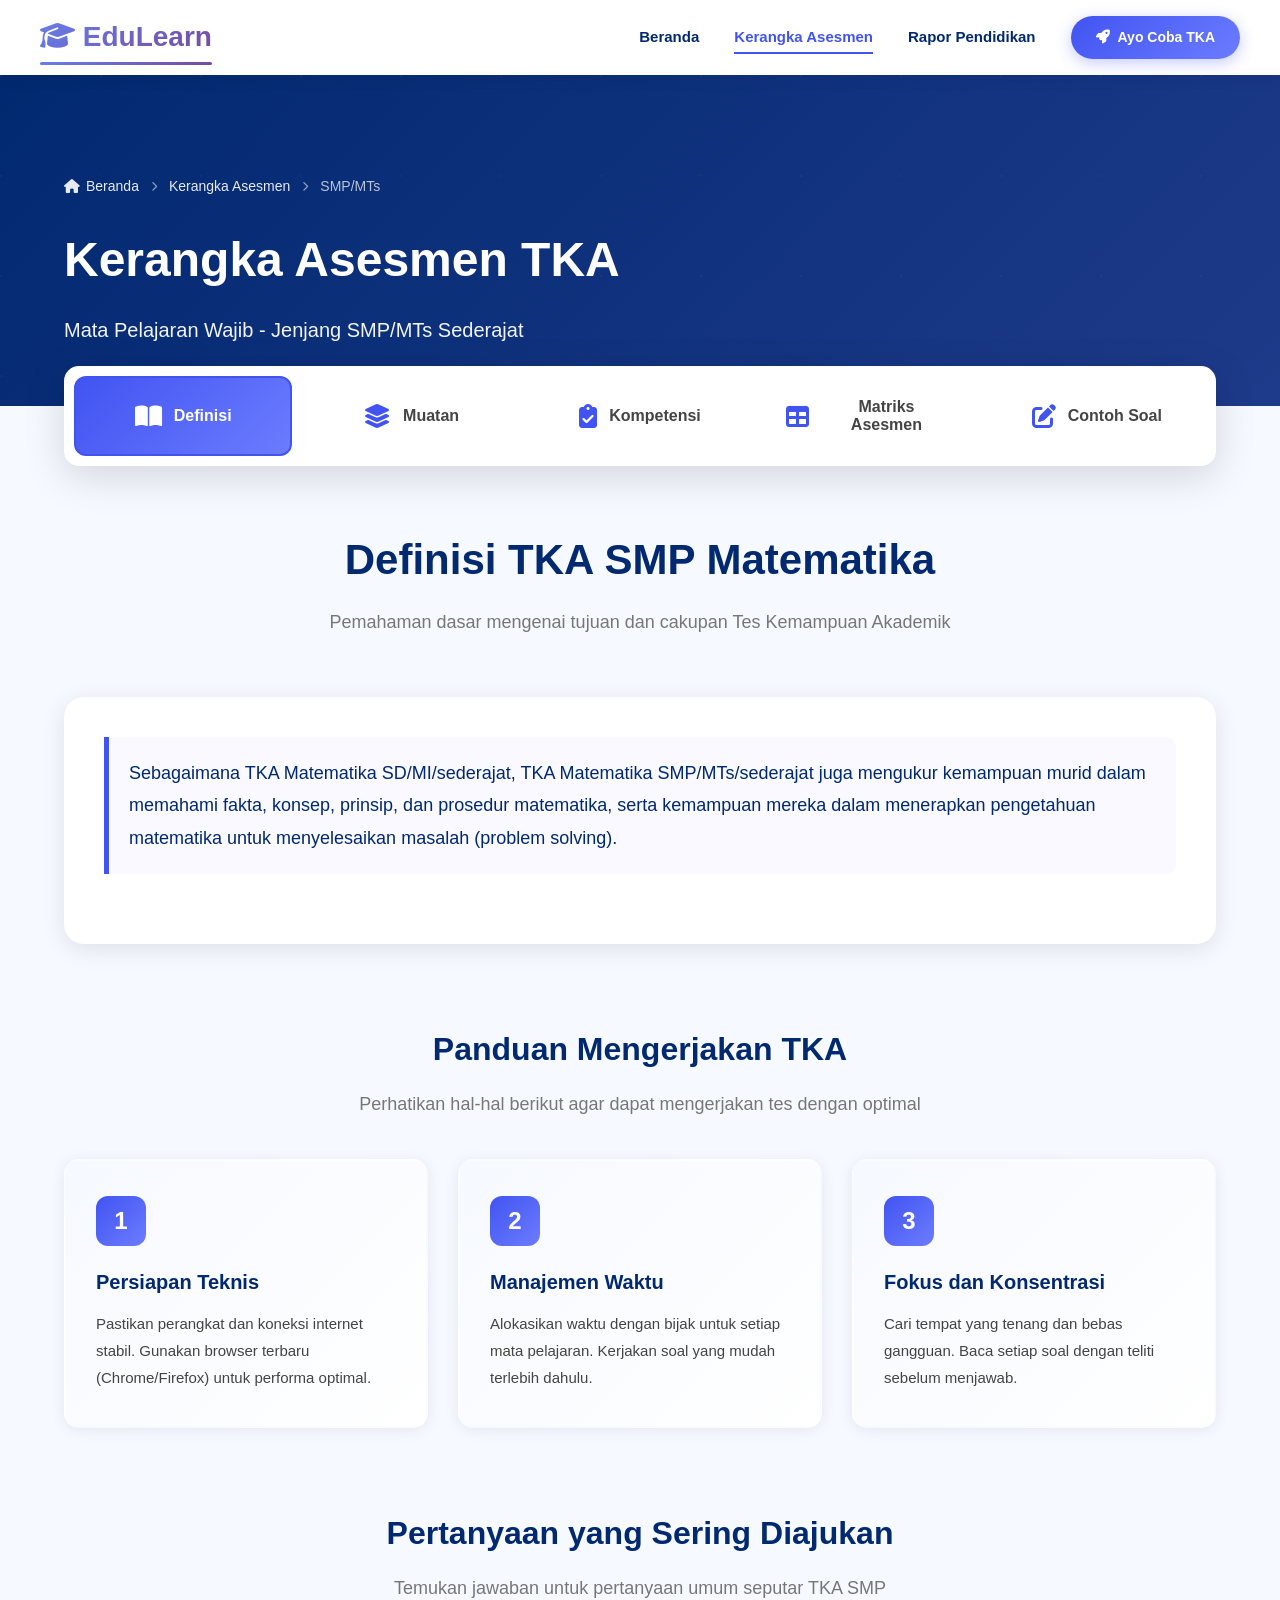
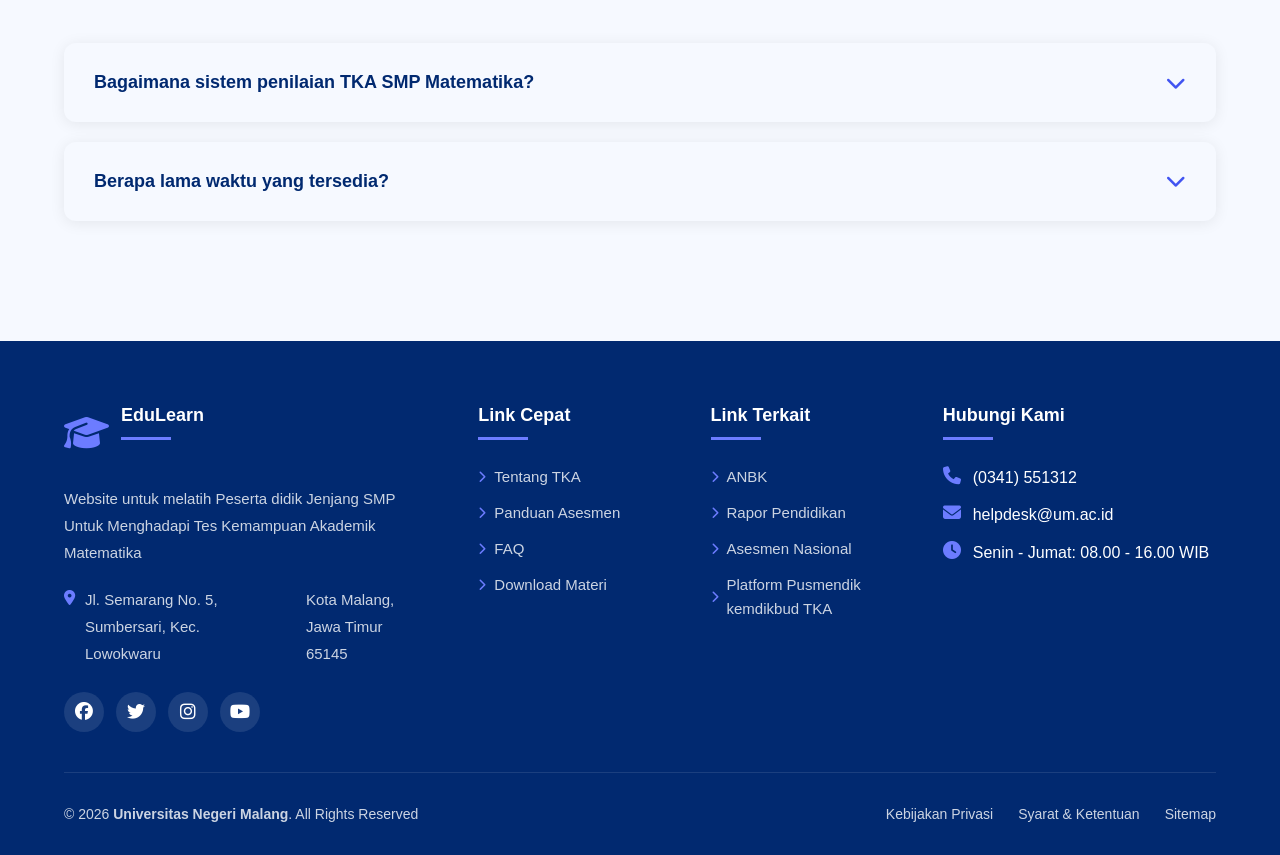
==== kerangkaasesmen.html @ a12acb54 "Add files via upload" ====
<!DOCTYPE html>
<html lang="id">
<head>
    <meta charset="UTF-8">
    <meta name="viewport" content="width=device-width, initial-scale=1.0">
    <title>Kerangka Asesmen SMP - TKA Pusmendik</title>
    <link rel="stylesheet" href="kerangkaasesmen.css">
    <link rel="stylesheet" href="https://cdnjs.cloudflare.com/ajax/libs/font-awesome/6.4.0/css/all.min.css">
</head>
<nav class="navbar">
        <div class="nav-container">
            <div class="logo">
                <i class="fas fa-graduation-cap"></i>
                <span>EduLearn</span>
            </div>
            <div class="nav-links">
                <a href="index.html" class="nav-link">Beranda</a>
                <a href="#" class="nav-link active">Kerangka Asesmen</a>
                <a href="https://tka.kemendikdasmen.go.id/hasiltka/" class="nav-link">Rapor Pendidikan</a>
                <a href="https://tkasmp.vercel.app/" class="btn-cta">
                    <i class="fas fa-rocket"></i> Ayo Coba TKA
                </a>
            </div>
            <div class="mobile-menu-icon">
                <i class="fas fa-bars"></i>
            </div>
        </div>
    </nav>
    <section class="breadcrumb-section">
        <div class="container">
            <div class="breadcrumb">
                <a href="index.html"><i class="fas fa-home"></i> Beranda</a>
                <i class="fas fa-chevron-right"></i>
                <a href="#">Kerangka Asesmen</a>
                <i class="fas fa-chevron-right"></i>
                <span>SMP/MTs</span>
            </div>
            <h1>Kerangka Asesmen TKA</h1>
            <p>Mata Pelajaran Wajib - Jenjang SMP/MTs Sederajat</p>
        </div>
    </section>

   <section class="tabs-section">
        <div class="container">
            <div class="tabs-wrapper">
                <button class="tab-btn active" data-target="definisi">
                    <i class="fas fa-book-open"></i>
                    <span>Definisi</span>
                </button>
                
                <button class="tab-btn" data-target="muatan">
                    <i class="fas fa-layer-group"></i>
                    <span>Muatan</span>
                </button>
                
                <button class="tab-btn" data-target="kompetensi">
                    <i class="fas fa-clipboard-check"></i>
                    <span>Kompetensi</span>
                </button>
                
                <button class="tab-btn" data-target="matriks">
                    <i class="fas fa-table"></i>
                    <span>Matriks Asesmen</span>
                </button>
                
                <button class="tab-btn" data-target="contoh">
                    <i class="fas fa-pen-to-square"></i>
                    <span>Contoh Soal</span>
                </button>
            </div>
        </div>
    </section>

    <section class="main-content">
        <div class="container">
            
<div id="definisi" class="tab-content active-content" data-aos="fade-up">
                
                <div class="content-header">
                    <h2>Definisi TKA SMP Matematika</h2>
                    <p>Pemahaman dasar mengenai tujuan dan cakupan Tes Kemampuan Akademik</p>
                </div>
                <div class="definition-box">
                    <div class="highlight-text">
                        <p>Sebagaimana TKA Matematika SD/MI/sederajat, TKA Matematika SMP/MTs/sederajat juga mengukur kemampuan murid dalam memahami fakta, konsep, prinsip, dan prosedur matematika, serta kemampuan mereka dalam menerapkan pengetahuan matematika untuk menyelesaikan masalah (problem solving).</p>
                    </div>
                </div>

                <div class="guidelines-header" style="margin-top: 80px; margin-bottom: 40px; text-align: center;">
                    <h2 style="font-size: 32px; color: var(--secondary-color);">Panduan Mengerjakan TKA</h2>
                    <p style="color: var(--text-light);">Perhatikan hal-hal berikut agar dapat mengerjakan tes dengan optimal</p>
                </div>
                <div class="guidelines-grid">
                    <div class="guideline-card">
                        <div class="guideline-number">1</div>
                        <div class="guideline-content">
                            <h4>Persiapan Teknis</h4>
                            <p>Pastikan perangkat dan koneksi internet stabil. Gunakan browser terbaru (Chrome/Firefox) untuk performa optimal.</p>
                        </div>
                    </div>
                    <div class="guideline-card">
                        <div class="guideline-number">2</div>
                        <div class="guideline-content">
                            <h4>Manajemen Waktu</h4>
                            <p>Alokasikan waktu dengan bijak untuk setiap mata pelajaran. Kerjakan soal yang mudah terlebih dahulu.</p>
                        </div>
                    </div>
                    <div class="guideline-card">
                        <div class="guideline-number">3</div>
                        <div class="guideline-content">
                            <h4>Fokus dan Konsentrasi</h4>
                            <p>Cari tempat yang tenang dan bebas gangguan. Baca setiap soal dengan teliti sebelum menjawab.</p>
                        </div>
                    </div>
                </div>

                <div class="faq-header" style="margin-top: 80px; margin-bottom: 40px; text-align: center;">
                    <h2 style="font-size: 32px; color: var(--secondary-color);">Pertanyaan yang Sering Diajukan</h2>
                    <p style="color: var(--text-light);">Temukan jawaban untuk pertanyaan umum seputar TKA SMP</p>
                </div>
                <div class="faq-list">
                    <div class="faq-item">
                        <div class="faq-question" onclick="toggleFaq(this)">
                            <h4>Bagaimana sistem penilaian TKA SMP Matematika?</h4>
                            <i class="fas fa-chevron-down"></i>
                        </div>
                        <div class="faq-answer">
                            <p>TKA SMP Matematika menggunakan sistem penilaian dengan skala 0-100.</p>
                        </div>
                    </div>
                    <div class="faq-item">
                        <div class="faq-question" onclick="toggleFaq(this)">
                            <h4>Berapa lama waktu yang tersedia?</h4>
                            <i class="fas fa-chevron-down"></i>
                        </div>
                        <div class="faq-answer">
                            <p>Total waktu yang disediakan adalah 60 Menit</p>
                        </div>
                    </div>
                </div>
                
                <div style="margin-bottom: 60px;"></div>

            </div>

            <div id="muatan" class="tab-content" style="display: none;">
                <div class="text-content-wrapper">
                    <h3 class="text-title">Muatan</h3>
                    <p class="text-paragraph">
                        Muatan TKA Matematika SMP/MTs/sederajat merujuk pada elemen kurikulum atau materi matematika yang dipelajari murid yang ada pada Kurikulum 2013 dan Kurikulum Merdeka. Elemen ini meliputi:
                    </p>
                    <ul class="text-list">
                        <li>bilangan,</li>
                        <li>aljabar,</li>
                        <li>geometri dan pengukuran, serta</li>
                        <li>data dan peluang.</li>
                    </ul>
                    <p class="text-paragraph">
                        Penggunaan logika matematika diintegrasikan langsung dengan elemen matematika yang tertera dalam kurikulum. Pengetahuan matematika diukur melalui permasalahan dalam konteks matematika dan permasalahan dalam konteks keseharian.
                    </p>
                </div>
            </div>

 <div id="kompetensi" class="tab-content" style="display: none;">
    <div class="content-header">
        <h2>Kompetensi</h2>
        <p>Capaian kompetensi dan proses berpikir yang diharapkan</p>
    </div>
    
    <div class="table-responsive">
        <table class="competency-table">
            <thead>
                <tr>
                    <th width="25%">Level Kognitif</th>
                    <th width="25%">Proses Berpikir</th>
                    <th width="50%">Deskripsi Proses Berpikir</th>
                </tr>
            </thead>
            <tbody>
                <tr>
                    <td rowspan="4" class="level-cell">
                        <span class="level-badge l1">Level 1</span>
                        <strong>Pengetahuan & Pemahaman</strong>
                        <br><em>(Knowing and Understanding)</em>
                    </td>
                    <td><strong>Menghitung</strong></td>
                    <td>Melakukan perhitungan berdasarkan prosedur yang mencakup operasi hitung aritmatika (+, -, ×, ÷, atau kombinasinya), operasi aljabar, atau operasi matematika lainnya.</td>
                </tr>
                <tr>
                    <td><strong>Memahami informasi</strong></td>
                    <td>Memahami informasi dari grafik fungsi, tabel, diagram, infografis, atau bentuk visual lainnya.</td>
                </tr>
                <tr>
                    <td><strong>Mengelompokkan</strong></td>
                    <td>Mengelompokkan objek berdasarkan fakta, konsep, dan prinsip matematika dalam cakupan sub-elemen.</td>
                </tr>
                <tr>
                    <td><strong>Mengidentifikasi</strong></td>
                    <td>Melakukan identifikasi terhadap objek menggunakan konsep, fakta, dan prinsip matematika dalam cakupan sub-elemen.</td>
                </tr>

                <tr>
                    <td rowspan="3" class="level-cell">
                        <span class="level-badge l2">Level 2</span>
                        <strong>Aplikasi</strong>
                        <br><em>(Applying)</em>
                    </td>
                    <td><strong>Memodelkan</strong></td>
                    <td>Memodelkan permasalahan kontekstual terkait cakupan sub-elemen ke dalam kalimat matematika.</td>
                </tr>
                <tr>
                    <td><strong>Mengaplikasikan</strong></td>
                    <td>Mengaplikasikan strategi dan operasi matematika (berupa operasi hitung, operasi aljabar, atau bentuk operasi lainnya) untuk menyelesaikan permasalahan yang melibatkan konsep dan prosedur matematis yang familiar dan rutin.</td>
                </tr>
                <tr>
                    <td><strong>Menginterpretasikan</strong></td>
                    <td>Memahami dan menjelaskan makna dari berbagai situasi, kejadian, pernyataan, representasi, atau masalah matematika.</td>
                </tr>

                <tr>
                    <td rowspan="5" class="level-cell">
                        <span class="level-badge l3">Level 3</span>
                        <strong>Penalaran</strong>
                        <br><em>(Reasoning)</em>
                    </td>
                    <td><strong>Menganalisis</strong></td>
                    <td>Menentukan, menjelaskan, dan menggunakan hubungan beberapa konsep, fakta, prinsip, atau prosedur matematika dalam cakupan sub-elemen.</td>
                </tr>
                <tr>
                    <td><strong>Memecahkan masalah</strong></td>
                    <td>Mengaitkan beberapa konsep, fakta, prinsip, prosedur, dan representasi matematika dalam cakupan sub-elemen, untuk menyelesaikan permasalahan dalam situasi baru atau konteks yang tidak rutin.</td>
                </tr>
                <tr>
                    <td><strong>Mengevaluasi</strong></td>
                    <td>Mengevaluasi alternatif strategi dan solusi dari suatu pemecahan masalah.</td>
                </tr>
                <tr>
                    <td><strong>Menyimpulkan</strong></td>
                    <td>Menarik kesimpulan yang valid dari informasi, data, atau bukti yang diberikan menggunakan konsep, fakta, prinsip, dan prosedur matematika dalam cakupan sub-elemen.</td>
                </tr>
                <tr>
                    <td><strong>Melakukan generalisasi</strong></td>
                    <td>Menyusun pernyataan matematis yang menggambarkan hubungan yang lebih umum terkait konsep, fakta, prinsip, dan prosedur dalam cakupan sub-elemen.</td>
                </tr>
            </tbody>
        </table>
    </div>
</div>

<div id="matriks" class="tab-content" style="display: none;">
    <div class="content-header">
        <h2>Matriks Asesmen</h2>
        <p>Distribusi materi, kompetensi, dan batasan ruang lingkup materi</p>
    </div>
    
    <div class="table-responsive">
        <table class="matrix-table">
            <thead>
                <tr>
                    <th width="5%">No</th>
                    <th width="15%">Elemen/ Materi</th>
                    <th width="20%">Sub-elemen/ Submateri</th>
                    <th width="40%">Kompetensi</th>
                    <th width="20%">Batasan/ Catatan</th>
                </tr>
            </thead>
            <tbody>
                <tr>
                    <td class="center-text">1</td>
                    <td class="bold-text">Bilangan</td>
                    <td class="bold-text">Bilangan Real</td>
                    <td>
                        <p class="intro-text">Memahami, mengaplikasikan, dan bernalar yang lebih tinggi untuk menyelesaikan permasalahan terkait cakupan sub-elemen berikut:</p>
                        <ul class="detail-list">
                            <li>Perbandingan dan sifat-sifat bilangan;</li>
                            <li>Operasi aritmetika pada bilangan;</li>
                            <li>Estimasi/perkiraan hasil perhitungan;</li>
                            <li>Faktorisasi prima bilangan asli;</li>
                            <li>Rasio (skala, proporsi, dan laju perubahan);</li>
                            <li>Perbandingan senilai dan berbalik nilai.</li>
                        </ul>
                    </td>
                    <td>
                        Bilangan mencakup bilangan bulat, bilangan rasional dan irasional, bilangan berpangkat bulat, bilangan akar, dan bilangan dalam notasi ilmiah.
                    </td>
                </tr>

                <tr>
                    <td rowspan="4" class="center-text">2</td>
                    <td rowspan="4" class="bold-text">Aljabar</td>
                    <td class="bold-text">Persamaan dan Pertidaksamaan Linier</td>
                    <td>
                        <p class="intro-text">Memahami, mengaplikasikan, dan bernalar yang lebih tinggi untuk menyelesaikan permasalahan terkait cakupan sub-elemen berikut:</p>
                        <ul class="detail-list">
                            <li>Persamaan linear satu variabel;</li>
                            <li>Pertidaksamaan linear satu variabel;</li>
                            <li>Sistem persamaan linear dua variabel.</li>
                        </ul>
                    </td>
                    <td rowspan="4" class="center-text">-</td>
                </tr>
                <tr>
                    <td class="bold-text">Bentuk Aljabar</td>
                    <td>
                        <p class="intro-text">Memahami, mengaplikasikan, dan bernalar yang lebih tinggi untuk menyelesaikan permasalahan terkait cakupan sub-elemen berikut:</p>
                        <ul class="detail-list">
                            <li>Bentuk aljabar dan sifat-sifat operasinya (komutatif, asosiatif, dan distributif).</li>
                        </ul>
                    </td>
                </tr>
                <tr>
                    <td class="bold-text">Fungsi</td>
                    <td>
                        <p class="intro-text">Memahami, mengaplikasikan, dan bernalar yang lebih tinggi untuk menyelesaikan permasalahan terkait cakupan sub-elemen berikut:</p>
                        <ul class="detail-list">
                            <li>Relasi dan fungsi (domain, kodomain, range), serta penyajiannya.</li>
                        </ul>
                    </td>
                </tr>
                <tr>
                    <td class="bold-text">Barisan dan Deret</td>
                    <td>
                        <p class="intro-text">Memahami, mengaplikasikan, dan bernalar yang lebih tinggi untuk menyelesaikan permasalahan terkait cakupan sub-elemen berikut:</p>
                        <ul class="detail-list">
                            <li>Barisan berhingga bilangan;</li>
                            <li>Deret berhingga bilangan.</li>
                        </ul>
                    </td>
                </tr>

                <tr>
                    <td rowspan="3" class="center-text">3</td>
                    <td rowspan="3" class="bold-text">Geometri dan Pengukuran</td>
                    <td class="bold-text">Objek Geometri</td>
                    <td>
                        <p class="intro-text">Memahami, mengaplikasikan, dan bernalar yang lebih tinggi untuk menyelesaikan permasalahan terkait cakupan sub-elemen berikut:</p>
                        <ul class="detail-list">
                            <li>Hubungan antar-sudut yang terbentuk oleh dua garis yang berpotongan, dan oleh dua garis sejajar yang dipotong suatu garis transversal (termasuk penentuan besar sudut dalam segitiga);</li>
                            <li>Teorema Pythagoras;</li>
                            <li>Kekongruenan dan kesebangunan bangun datar;</li>
                            <li>Jaring-jaring bangun ruang (prisma, tabung, limas dan kerucut).</li>
                        </ul>
                    </td>
                    <td rowspan="3" class="center-text">-</td>
                </tr>
                <tr>
                    <td class="bold-text">Transformasi Geometri</td>
                    <td>
                        <p class="intro-text">Memahami, mengaplikasikan, dan bernalar yang lebih tinggi untuk menyelesaikan permasalahan terkait cakupan sub-elemen berikut:</p>
                        <ul class="detail-list">
                            <li>Transformasi tunggal (refleksi, translasi, rotasi, dan dilatasi) terhadap titik, garis, dan bangun datar pada bidang.</li>
                        </ul>
                    </td>
                </tr>
                <tr>
                    <td class="bold-text">Pengukuran</td>
                    <td>
                        <p class="intro-text">Memahami, mengaplikasikan, dan bernalar yang lebih tinggi untuk menyelesaikan permasalahan terkait cakupan sub-elemen berikut:</p>
                        <ul class="detail-list">
                            <li>Keliling dan luas bangun datar (daerah segi banyak dan daerah lingkaran, serta daerah gabungannya);</li>
                            <li>Volume bangun ruang (prisma, limas, dan bola).</li>
                        </ul>
                    </td>
                </tr>

                <tr>
                    <td rowspan="2" class="center-text">4</td>
                    <td rowspan="2" class="bold-text">Data dan Peluang</td>
                    <td class="bold-text">Data</td>
                    <td>
                        <p class="intro-text">Memahami, mengaplikasikan, dan bernalar yang lebih tinggi untuk menyelesaikan permasalahan terkait cakupan sub-elemen berikut:</p>
                        <ul class="detail-list">
                            <li>Perumusan pertanyaan untuk mendapatkan data, serta penyajian, dan peginterpretasian data;</li>
                            <li>Penentuan dan penaksiran rerata (mean), median, modus, dan jangkauan (range) dari data;</li>
                            <li>Perbandingan ukuran pemusatan dan ukuran penyebaran beberapa kelompok data.</li>
                        </ul>
                    </td>
                    <td>
                        Penyajian data meliputi: diagram batang, diagram garis, diagram lingkaran, dan tabel.
                    </td>
                </tr>
                <tr>
                    <td class="bold-text">Peluang</td>
                    <td>
                        <p class="intro-text">Memahami, mengaplikasikan, dan bernalar yang lebih tinggi untuk menyelesaikan permasalahan terkait cakupan sub-elemen berikut:</p>
                        <ul class="detail-list">
                            <li>Peluang dan frekuensi relatif dari kejadian tunggal.</li>
                        </ul>
                    </td>
                    <td>-</td>
                </tr>
            </tbody>
        </table>
    </div>
</div>
 <div id="contoh" class="tab-content" style="display: none;">
    <div class="content-header">
        <h2>Contoh Soal Matematika</h2>
        <p>Ilustrasi bentuk soal Asesmen TKA SMP/MTs berdasarkan Level Kognitif</p>
    </div>
    
    <div class="table-responsive">
        <table class="examples-table">
            <thead>
                <tr>
                    <th width="5%">No</th>
                    <th width="20%">Materi & Level</th>
                    <th width="75%">Stimulus & Pertanyaan</th>
                </tr>
            </thead>
            <tbody>
                <tr>
                    <td class="center-text">1</td>
                    <td>
                        <div class="meta-tag topic">Bilangan Real</div>
                        <div class="meta-tag level l3">Penalaran</div>
                        <div class="meta-tag type">Pilihan Ganda Kompleks</div>
                    </td>
                    <td>
                        <div class="question-box">
                            <p>Terdapat tiga bilangan yang dinyatakan dengan:</p>
                            <ul class="math-list">
                                <li>(33<sup>2</sup> − 3<sup>2</sup>)</li>
                                <li>(8<sup>2</sup> + 296)</li>
                                <li>(36 × 35)</li>
                            </ul>
                            <p><strong>Pertanyaan:</strong><br>Bilangan apa saja yang merupakan faktor persekutuan ketiga bilangan tersebut?</p>
                        </div>
                        <div class="answer-box">
                            <span class="badge-key"><i class="fas fa-key"></i> Kunci Jawaban:</span>
                            Mencari faktor persekutuan dari hasil operasi bilangan tersebut.
                        </div>
                    </td>
                </tr>

                <tr>
                    <td class="center-text">2</td>
                    <td>
                        <div class="meta-tag topic">Perbandingan</div>
                        <div class="meta-tag level l2">Aplikasi</div>
                        <div class="meta-tag type">Pilihan Ganda</div>
                    </td>
                    <td>
                        <div class="question-box">
                            <p>Harga setengah kilogram cabe rawit pada hari ini adalah Rp35.000,00. Jika hari ini Ibu membeli cabe rawit seberat <strong>2&frac14; kg</strong>, total harga yang harus dibayar Ibu adalah...</p>
                            <div class="options-grid">
                                <div>A. Rp175.000,00</div>
                                <div>B. Rp157.500,00</div>
                                <div>C. Rp140.000,00</div>
                                <div>D. Rp87.500,00</div>
                            </div>
                        </div>
                        <div class="answer-box">
                            <span class="badge-key"><i class="fas fa-key"></i> Kunci Jawaban:</span> <strong>B</strong> (Rp157.500,00)
                        </div>
                    </td>
                </tr>

                <tr>
                    <td class="center-text">3</td>
                    <td>
                        <div class="meta-tag topic">Aljabar (SPLDV)</div>
                        <div class="meta-tag level l2">Aplikasi</div>
                        <div class="meta-tag type">PGK (Benar/Salah)</div>
                    </td>
                    <td>
                        <div class="question-box">
                            <p>Misalkan <em>a</em> dan <em>b</em> merupakan dua bilangan real sehingga sistem persamaan linear (SPL):</p>
                            <div class="equation-box">
                                2x + ay = 4<br>
                                bx - 2y = -1
                            </div>
                            <p>Mempunyai solusi (x, y) = (5, -2). Tentukan Benar atau Salah untuk pernyataan berikut:</p>
                            
                            <table class="pgk-table">
                                <thead>
                                    <tr>
                                        <th>Pernyataan</th>
                                        <th class="check-col">Benar</th>
                                        <th class="check-col">Salah</th>
                                    </tr>
                                </thead>
                                <tbody>
                                    <tr>
                                        <td>a merupakan bilangan prima.</td>
                                        <td class="check-col"><i class="fas fa-check-circle ans-check"></i></td>
                                        <td class="check-col"></td>
                                    </tr>
                                    <tr>
                                        <td>b merupakan bilangan ganjil.</td>
                                        <td class="check-col"><i class="fas fa-check-circle ans-check"></i></td>
                                        <td class="check-col"></td>
                                    </tr>
                                    <tr>
                                        <td>10a + b = 31.</td>
                                        <td class="check-col"></td>
                                        <td class="check-col"><i class="fas fa-check-circle ans-check" style="color: #ef4444;"></i></td>
                                    </tr>
                                </tbody>
                            </table>
                            </div>
                        <div class="answer-box">
                            <span class="badge-key"><i class="fas fa-key"></i> Kunci Jawaban:</span>
                            Lihat tanda centang pada tabel di atas.
                        </div>
                    </td>
                </tr>

                <tr>
                    <td class="center-text">4</td>
                    <td>
                        <div class="meta-tag topic">Geometri (Sudut)</div>
                        <div class="meta-tag level l2">Aplikasi</div>
                        <div class="meta-tag type">PGK (Benar/Salah)</div>
                    </td>
                    <td>
                        <div class="question-box">
                            <p><strong>Stimulus: Desain Jembatan</strong></p>
                            <p>Salah satu contoh desain jembatan tampak pada gambar:</p>
                            
                            <img src="Foto Jembatan soal 4.png" alt="Foto Jembatan" class="soal-img main-img">
                            
                            <p>Bagian rangka jembatan tersebut dapat digambarkan dengan sketsa garis sebagai berikut:</p>
                            
                            <img src="foto garis garis soal 4.png" alt="Sketsa Garis Jembatan" class="soal-img sketch-img">
                            
                            <p>Diketahui garis L1 sejajar dengan garis L2 dan garis L3 sejajar dengan garis L4. Jika besar sudut A adalah 50°, tentukan Benar atau Salah:</p>
                            
                            <table class="pgk-table">
                                <thead>
                                    <tr>
                                        <th>Pernyataan</th>
                                        <th class="check-col">Benar</th>
                                        <th class="check-col">Salah</th>
                                    </tr>
                                </thead>
                                <tbody>
                                    <tr>
                                        <td>Besar sudut D adalah 50°.</td>
                                        <td class="check-col"><i class="fas fa-check-circle ans-check"></i></td>
                                        <td class="check-col"></td>
                                    </tr>
                                    <tr>
                                        <td>Besar sudut C dapat ditentukan dengan aturan sudut berpelurus (50°).</td>
                                        <td class="check-col"></td>
                                        <td class="check-col"><i class="fas fa-check-circle ans-check" style="color: #ef4444;"></i></td>
                                    </tr>
                                    <tr>
                                        <td>Sudut B dan E sama besar yaitu 130°.</td>
                                        <td class="check-col"><i class="fas fa-check-circle ans-check"></i></td>
                                        <td class="check-col"></td>
                                    </tr>
                                </tbody>
                            </table>
                            </div>
                        <div class="answer-box">
                            <span class="badge-key"><i class="fas fa-key"></i> Kunci Jawaban:</span>
                            Lihat tanda centang pada tabel di atas.
                        </div>
                    </td>
                </tr>
                
                <tr>
                    <td class="center-text">5</td>
                    <td>
                        <div class="meta-tag topic">Pengukuran (Luas)</div>
                        <div class="meta-tag level l3">Penalaran</div>
                        <div class="meta-tag type">Pilihan Ganda</div>
                    </td>
                    <td>
                        <div class="question-box">
                            <p>Pak Doni mempunyai rumah dengan tampak samping kanan sebagai berikut:</p>
                            
                            <img src="soal 5.png" alt="Denah Rumah" class="soal-img main-img">
                            
                            <p>Pak Doni ingin mengecat dinding samping rumah. Tersedia 4 merek cat dengan daya sebar berbeda:</p>
                            <ul class="dashed-list">
                                <li>Momilex (7 m²/kg)</li>
                                <li>Josun (8 m²/kg)</li>
                                <li>Bulux (10 m²/kg)</li>
                                <li>Noppin (9 m²/kg)</li>
                            </ul>
                            <p>Supaya sisa cat yang dibeli paling sedikit, cat merek apakah yang sebaiknya dipilih?</p>
                        </div>
                        <div class="answer-box">
                            <span class="badge-key"><i class="fas fa-key"></i> Kunci Jawaban:</span> <strong>C</strong> (Bulux)
                        </div>
                    </td>
                </tr>

                <tr>
                    <td class="center-text">6</td>
                    <td>
                        <div class="meta-tag topic">Data (Rerata)</div>
                        <div class="meta-tag level l2">Aplikasi</div>
                        <div class="meta-tag type">Pilihan Ganda</div>
                    </td>
                    <td>
                        <div class="question-box">
                            <p>Diketahui rata-rata berat telur: Kecil (45g), Sedang (55g), Besar (65g).</p>
                            <p>Satu kemasan isi 10 butir harus memiliki rata-rata 55 gram. Jika kemasan sudah berisi: <strong>1 telur besar, 5 telur sedang, dan 2 telur kecil</strong>, maka dua telur tambahan yang harus dipilih adalah...</p>
                             <div class="options-grid">
                                <div>A. 2 telur sedang</div>
                                <div>B. 2 telur besar</div>
                                <div>C. 1 telur besar & 1 telur kecil</div>
                                <div>D. 1 telur besar & 1 telur sedang</div>
                            </div>
                        </div>
                        <div class="answer-box">
                            <span class="badge-key"><i class="fas fa-key"></i> Kunci Jawaban:</span> <strong>D</strong> (1 telur besar dan 1 telur sedang)
                        </div>
                    </td>
                </tr>
            </tbody>
        </table>
    </div>
</div>

        </div>
    </section>

 <div id="muatan" class="tab-content" style="display: none;">
    <div class="text-content-wrapper">
        <h3 class="text-title">Muatan</h3>
        
        <p class="text-paragraph">
            Muatan TKA Matematika SMP/MTs/sederajat merujuk pada elemen kurikulum atau materi matematika yang dipelajari murid yang ada pada Kurikulum 2013 dan Kurikulum Merdeka. Elemen ini meliputi:
        </p>
        
        <ul class="text-list">
            <li>bilangan,</li>
            <li>aljabar,</li>
            <li>geometri dan pengukuran, serta</li>
            <li>data dan peluang.</li>
        </ul>
        
        <p class="text-paragraph">
            Penggunaan logika matematika diintegrasikan langsung dengan elemen matematika yang tertera dalam kurikulum. Pengetahuan matematika diukur melalui permasalahan dalam konteks matematika dan permasalahan dalam konteks keseharian yang dapat meliputi kejadian atau situasi di lingkup personal, keluarga, atau lingkungan sekitar yang bersifat lokal.
        </p>
    </div>
</div>

    <!-- Footer -->
    <footer>
        <div class="footer-content">
            <div class="footer-col">
                <div class="footer-logo">
                    <i class="fas fa-graduation-cap"></i>
                    <h4>EduLearn</h4>
                </div>
                <p>Website untuk melatih Peserta didik Jenjang SMP Untuk Menghadapi Tes Kemampuan Akademik Matematika </p>
                <p class="address">
                    <i class="fas fa-map-marker-alt"></i>
                    Jl. Semarang No. 5, Sumbersari, Kec. Lowokwaru <br>
                    <span style="padding-left: 22px;">Kota Malang, Jawa Timur 65145</span>
                </p>
                <div class="social-links">
                    <a href="#"><i class="fab fa-facebook"></i></a>
                    <a href="#"><i class="fab fa-twitter"></i></a>
                    <a href="#"><i class="fab fa-instagram"></i></a>
                    <a href="#"><i class="fab fa-youtube"></i></a>
                </div>
            </div>
            <div class="footer-col">
                <h4>Link Cepat</h4>
                <ul>
                    <li><a href="index.html"><i class="fas fa-chevron-right"></i> Tentang TKA</a></li>
                    <li><a href="kerangkaasesmen.html"><i class="fas fa-chevron-right"></i> Panduan Asesmen</a></li>
                    <li><a href="#"><i class="fas fa-chevron-right"></i> FAQ</a></li>
                    <li><a href="#"><i class="fas fa-chevron-right"></i> Download Materi</a></li>
                </ul>
            </div>
            <div class="footer-col">
                <h4>Link Terkait</h4>
                <ul>
                    <li><a href="#"><i class="fas fa-chevron-right"></i> ANBK</a></li>
                    <li><a href="https://tka.kemendikdasmen.go.id/hasiltka/"><i class="fas fa-chevron-right"></i> Rapor Pendidikan</a></li>
                    <li><a href="#"><i class="fas fa-chevron-right"></i> Asesmen Nasional</a></li>
                    <li><a href="https://pusmendik.kemdikbud.go.id/"><i class="fas fa-chevron-right"></i> Platform Pusmendik kemdikbud TKA</a></li>
                </ul>
            </div>
            <div class="footer-col">
                <h4>Hubungi Kami</h4>
                <ul class="contact-info">
                    <li>
                        <i class="fas fa-phone"></i>
                        <span>(0341) 551312</span>
                    </li>
                    <li>
                        <i class="fas fa-envelope"></i>
                        <span>helpdesk@um.ac.id</span>
                    </li>
                    <li>
                        <i class="fas fa-clock"></i>
                        <span>Senin - Jumat: 08.00 - 16.00 WIB</span>
                    </li>
                </ul>
            </div>
        </div>
        <div class="footer-bottom">
            <p>&copy; 2026 <strong>Universitas Negeri Malang</strong>. All Rights Reserved</p>
            <div class="footer-links">
                <a href="#">Kebijakan Privasi</a>
                <a href="#">Syarat & Ketentuan</a>
                <a href="#">Sitemap</a>
            </div>
        </div>
    </footer>

    <button class="scroll-top" id="scrollTop">
        <i class="fas fa-arrow-up"></i>
    </button>

    <script src="kerangkaasesmen.js"></script>
</body>
</html>
---- kerangkaasesmen.css ----
/* ===== IMPORT BASE STYLES ===== */
@import url('homepage.css');

/* ===== CUSTOM VARIABLES ===== */
:root {
    --subject-red: #FF6B6B;
    --subject-cyan: #4ECDC4;
    --subject-blue: #4154f1;
    --subject-green: #A8E6CF;
    --subject-yellow: #FFD93D;
    --subject-orange: #FF8C42;
}

/* ===== BREADCRUMB SECTION ===== */
.breadcrumb-section {
    background: linear-gradient(135deg, #012970 0%, #1e3a8a 100%);
    padding: 100px 5% 60px;
    color: var(--white);
    position: relative;
    overflow: hidden;
}

.breadcrumb-section::before {
    content: '';
    position: absolute;
    top: 0;
    left: 0;
    right: 0;
    bottom: 0;
    background: url('data:image/svg+xml,<svg width="100" height="100" xmlns="http://www.w3.org/2000/svg"><rect width="2" height="2" fill="rgba(255,255,255,0.1)"/></svg>');
    opacity: 0.3;
}

.breadcrumb-section .container {
    max-width: 1400px;
    margin: 0 auto;
    position: relative;
    z-index: 1;
}

.breadcrumb {
    display: flex;
    align-items: center;
    gap: 12px;
    margin-bottom: 25px;
    font-size: 14px;
    opacity: 0.9;
}

.breadcrumb a {
    color: var(--white);
    transition: var(--transition);
    display: flex;
    align-items: center;
    gap: 6px;
}

.breadcrumb a:hover {
    opacity: 0.8;
}

.breadcrumb i.fa-chevron-right {
    font-size: 10px;
    opacity: 0.6;
}

.breadcrumb span {
    color: rgba(255, 255, 255, 0.8);
}

.breadcrumb-section h1 {
    font-size: 48px;
    font-weight: 800;
    margin-bottom: 15px;
    animation: slideInDown 0.6s ease;
}

.breadcrumb-section p {
    font-size: 20px;
    opacity: 0.95;
    animation: slideInUp 0.6s ease;
}

/* ===== TABS SECTION ===== */
.tabs-section {
    padding: 0 5%;
    margin-top: -40px;
    position: relative;
    z-index: 10;
}

.tabs-section .container {
    max-width: 1400px;
    margin: 0 auto;
}

.tabs-wrapper {
    background: var(--white);
    border-radius: 15px;
    padding: 10px;
    box-shadow: var(--shadow-lg);
    display: flex;
    gap: 10px;
    overflow-x: auto;
}

.tab-btn {
    flex: 1;
    min-width: 180px;
    padding: 20px 25px;
    background: transparent;
    border: 2px solid transparent;
    border-radius: 12px;
    cursor: pointer;
    transition: var(--transition);
    display: flex;
    align-items: center;
    justify-content: center;
    gap: 12px;
    font-size: 16px;
    font-weight: 600;
    color: var(--text-dark);
}

.tab-btn i {
    font-size: 24px;
    color: var(--primary-color);
}

.tab-btn:hover {
    background: rgba(65, 84, 241, 0.05);
    border-color: var(--primary-color);
}

.tab-btn.active {
    background: var(--gradient-primary);
    color: var(--white);
    border-color: var(--primary-color);
}

.tab-btn.active i {
    color: var(--white);
}

/* ===== INFO SECTION ===== */
.info-section {
    padding: 80px 5% 60px;
}

.info-section .container {
    max-width: 1400px;
    margin: 0 auto;
}

.info-grid {
    display: grid;
    grid-template-columns: repeat(auto-fit, minmax(250px, 1fr));
    gap: 25px;
}

.info-card {
    background: var(--white);
    padding: 30px;
    border-radius: 15px;
    box-shadow: var(--shadow-sm);
    display: flex;
    align-items: center;
    gap: 20px;
    transition: var(--transition);
    border-left: 4px solid var(--primary-color);
}

.info-card:hover {
    transform: translateY(-5px);
    box-shadow: var(--shadow-md);
}

.info-icon {
    width: 60px;
    height: 60px;
    background: var(--gradient-primary);
    border-radius: 12px;
    display: flex;
    align-items: center;
    justify-content: center;
    font-size: 28px;
    color: var(--white);
    flex-shrink: 0;
}

.info-content h3 {
    font-size: 14px;
    color: var(--text-light);
    margin-bottom: 5px;
    font-weight: 600;
    text-transform: uppercase;
    letter-spacing: 0.5px;
}

.info-content p {
    font-size: 24px;
    color: var(--secondary-color);
    font-weight: 700;
}

/* ===== MAIN CONTENT ===== */
.main-content {
    padding: 60px 5%;
    background: var(--bg-light);
}

.main-content .container {
    max-width: 1400px;
    margin: 0 auto;
}

.content-header {
    text-align: center;
    margin-bottom: 60px;
}

.content-header h2 {
    font-size: 42px;
    color: var(--secondary-color);
    font-weight: 800;
    margin-bottom: 15px;
}

.content-header p {
    font-size: 18px;
    color: var(--text-light);
    max-width: 700px;
    margin: 0 auto;
}

/* ===== SUBJECTS GRID ===== */
.subjects-grid {
    display: grid;
    grid-template-columns: repeat(auto-fit, minmax(380px, 1fr));
    gap: 30px;
}

.subject-card {
    background: var(--white);
    border-radius: 20px;
    overflow: hidden;
    box-shadow: var(--shadow-md);
    transition: var(--transition);
    position: relative;
}

.subject-card:hover {
    transform: translateY(-10px);
    box-shadow: var(--shadow-lg);
}

.subject-card.featured {
    border: 2px solid var(--primary-color);
}

.featured-badge {
    position: absolute;
    top: 20px;
    right: 20px;
    background: linear-gradient(135deg, #ffc107 0%, #ff9800 100%);
    color: var(--white);
    padding: 8px 18px;
    border-radius: 50px;
    font-size: 13px;
    font-weight: 700;
    display: flex;
    align-items: center;
    gap: 6px;
    z-index: 2;
    box-shadow: 0 4px 15px rgba(255, 193, 7, 0.4);
}

.subject-header {
    padding: 30px;
    background: linear-gradient(135deg, rgba(65, 84, 241, 0.03) 0%, rgba(65, 84, 241, 0.08) 100%);
    display: flex;
    align-items: center;
    gap: 20px;
}

.subject-icon {
    width: 70px;
    height: 70px;
    border-radius: 15px;
    display: flex;
    align-items: center;
    justify-content: center;
    font-size: 32px;
    color: var(--white);
    flex-shrink: 0;
    box-shadow: 0 8px 20px rgba(0, 0, 0, 0.15);
}

.subject-title h3 {
    font-size: 22px;
    color: var(--secondary-color);
    font-weight: 700;
    margin-bottom: 5px;
}

.subject-questions {
    display: inline-block;
    background: rgba(65, 84, 241, 0.1);
    color: var(--primary-color);
    padding: 4px 12px;
    border-radius: 50px;
    font-size: 13px;
    font-weight: 600;
}

.subject-content {
    padding: 30px;
}

.subject-content h4 {
    font-size: 16px;
    color: var(--secondary-color);
    font-weight: 700;
    margin-bottom: 15px;
    display: flex;
    align-items: center;
    gap: 8px;
}

.subject-topics {
    list-style: none;
    margin-bottom: 25px;
}

.subject-topics li {
    padding: 10px 0;
    color: var(--text-dark);
    font-size: 15px;
    display: flex;
    align-items: flex-start;
    gap: 12px;
    border-bottom: 1px solid rgba(0, 0, 0, 0.05);
}

.subject-topics li:last-child {
    border-bottom: none;
}

.subject-topics i {
    color: var(--primary-color);
    margin-top: 3px;
    font-size: 16px;
}

.subject-competency {
    background: linear-gradient(135deg, rgba(65, 84, 241, 0.05) 0%, rgba(65, 84, 241, 0.02) 100%);
    padding: 20px;
    border-radius: 12px;
    margin-bottom: 20px;
    border-left: 4px solid var(--primary-color);
}

.subject-competency h5 {
    font-size: 15px;
    color: var(--secondary-color);
    font-weight: 700;
    margin-bottom: 10px;
    display: flex;
    align-items: center;
    gap: 8px;
}

.subject-competency h5 i {
    color: var(--primary-color);
}

.subject-competency p {
    font-size: 14px;
    color: var(--text-dark);
    line-height: 1.8;
}

.btn-detail {
    width: 100%;
    padding: 12px;
    background: transparent;
    border: 2px solid var(--primary-color);
    color: var(--primary-color);
    border-radius: 10px;
    font-weight: 600;
    font-size: 15px;
    cursor: pointer;
    transition: var(--transition);
    display: flex;
    align-items: center;
    justify-content: center;
    gap: 8px;
}

.btn-detail:hover {
    background: var(--primary-color);
    color: var(--white);
}

.btn-detail i {
    transition: var(--transition);
}

.btn-detail.active {
    background: var(--primary-color);
    color: var(--white);
}

.btn-detail.active i {
    transform: rotate(180deg);
}

.subject-detail {
    margin-top: 20px;
    animation: slideDown 0.3s ease;
}

.detail-box {
    background: rgba(65, 84, 241, 0.03);
    padding: 20px;
    border-radius: 12px;
    border: 1px solid rgba(65, 84, 241, 0.1);
}

.detail-box h6 {
    font-size: 14px;
    color: var(--secondary-color);
    font-weight: 700;
    margin-bottom: 12px;
}

.detail-box ul {
    list-style: none;
}

.detail-box ul li {
    padding: 8px 0;
    color: var(--text-dark);
    font-size: 14px;
    padding-left: 20px;
    position: relative;
}

.detail-box ul li::before {
    content: '•';
    position: absolute;
    left: 0;
    color: var(--primary-color);
    font-weight: 700;
    font-size: 18px;
}

/* ===== GUIDELINES SECTION ===== */
.guidelines-section {
    padding: 80px 5%;
    background: var(--white);
}

.guidelines-section .container {
    max-width: 1400px;
    margin: 0 auto;
}

.guidelines-header {
    text-align: center;
    margin-bottom: 60px;
}

.guidelines-header h2 {
    font-size: 42px;
    color: var(--secondary-color);
    font-weight: 800;
    margin-bottom: 15px;
}

.guidelines-header p {
    font-size: 18px;
    color: var(--text-light);
}

.guidelines-grid {
    display: grid;
    grid-template-columns: repeat(auto-fit, minmax(280px, 1fr));
    gap: 30px;
}

.guideline-card {
    background: linear-gradient(135deg, #f6f9ff 0%, #ffffff 100%);
    padding: 35px 30px;
    border-radius: 15px;
    box-shadow: var(--shadow-sm);
    transition: var(--transition);
    position: relative;
    border: 2px solid transparent;
}

.guideline-card:hover {
    transform: translateY(-5px);
    box-shadow: var(--shadow-md);
    border-color: var(--primary-color);
}

.guideline-number {
    width: 50px;
    height: 50px;
    background: var(--gradient-primary);
    color: var(--white);
    border-radius: 12px;
    display: flex;
    align-items: center;
    justify-content: center;
    font-size: 24px;
    font-weight: 700;
    margin-bottom: 20px;
}

.guideline-content h4 {
    font-size: 20px;
    color: var(--secondary-color);
    font-weight: 700;
    margin-bottom: 12px;
}

.guideline-content p {
    font-size: 15px;
    color: var(--text-dark);
    line-height: 1.8;
}

/* ===== DOWNLOAD SECTION ===== */
.download-section {
    padding: 60px 5%;
    background: var(--bg-light);
}

.download-section .container {
    max-width: 1200px;
    margin: 0 auto;
}

.download-card {
    background: var(--white);
    padding: 50px;
    border-radius: 20px;
    box-shadow: var(--shadow-md);
    display: flex;
    align-items: center;
    gap: 40px;
    flex-wrap: wrap;
}

.download-icon {
    width: 100px;
    height: 100px;
    background: var(--gradient-primary);
    border-radius: 20px;
    display: flex;
    align-items: center;
    justify-content: center;
    font-size: 48px;
    color: var(--white);
    flex-shrink: 0;
}

.download-content {
    flex: 1;
    min-width: 300px;
}

.download-content h3 {
    font-size: 28px;
    color: var(--secondary-color);
    font-weight: 700;
    margin-bottom: 10px;
}

.download-content p {
    font-size: 16px;
    color: var(--text-light);
}

.download-buttons {
    display: flex;
    gap: 15px;
    flex-wrap: wrap;
}

.btn-download {
    padding: 14px 30px;
    background: var(--gradient-primary);
    color: var(--white);
    border: none;
    border-radius: 10px;
    font-size: 16px;
    font-weight: 600;
    cursor: pointer;
    transition: var(--transition);
    display: flex;
    align-items: center;
    gap: 10px;
    box-shadow: 0 4px 15px rgba(65, 84, 241, 0.3);
}

.btn-download:hover {
    transform: translateY(-3px);
    box-shadow: 0 6px 20px rgba(65, 84, 241, 0.4);
}

.btn-download.secondary {
    background: var(--white);
    color: var(--primary-color);
    border: 2px solid var(--primary-color);
    box-shadow: none;
}

.btn-download.secondary:hover {
    background: var(--primary-color);
    color: var(--white);
}

/* ===== FAQ SECTION ===== */
.faq-section {
    padding: 80px 5%;
    background: var(--white);
}

.faq-section .container {
    max-width: 1000px;
    margin: 0 auto;
}

.faq-header {
    text-align: center;
    margin-bottom: 60px;
}

.faq-header h2 {
    font-size: 42px;
    color: var(--secondary-color);
    font-weight: 800;
    margin-bottom: 15px;
}

.faq-header p {
    font-size: 18px;
    color: var(--text-light);
}

.faq-list {
    display: flex;
    flex-direction: column;
    gap: 20px;
}

.faq-item {
    background: var(--bg-light);
    border-radius: 12px;
    overflow: hidden;
    box-shadow: var(--shadow-sm);
    transition: var(--transition);
}

.faq-item:hover {
    box-shadow: var(--shadow-md);
}

.faq-question {
    padding: 25px 30px;
    cursor: pointer;
    display: flex;
    justify-content: space-between;
    align-items: center;
    gap: 20px;
    user-select: none;
}

.faq-question h4 {
    font-size: 18px;
    color: var(--secondary-color);
    font-weight: 700;
}

.faq-question i {
    color: var(--primary-color);
    font-size: 20px;
    transition: var(--transition);
}

.faq-item.active .faq-question i {
    transform: rotate(180deg);
}

.faq-answer {
    max-height: 0;
    overflow: hidden;
    transition: max-height 0.3s ease;
}

.faq-item.active .faq-answer {
    max-height: 500px;
}

.faq-answer p {
    padding: 0 30px 25px;
    font-size: 16px;
    color: var(--text-dark);
    line-height: 1.8;
}

/* ===== CTA SECTION (Override from base) ===== */
.cta-section {
    padding: 80px 5%;
    background: var(--gradient-primary);
    color: var(--white);
}

/* ===== ANIMATIONS ===== */
@keyframes slideDown {
    from {
        opacity: 0;
        max-height: 0;
    }
    to {
        opacity: 1;
        max-height: 500px;
    }
}

/* ===== RESPONSIVE DESIGN ===== */
@media (max-width: 992px) {
    .breadcrumb-section h1 {
        font-size: 38px;
    }

    .breadcrumb-section p {
        font-size: 18px;
    }

    .tabs-wrapper {
        overflow-x: scroll;
    }

    .subjects-grid {
        grid-template-columns: 1fr;
    }

    .download-card {
        text-align: center;
        justify-content: center;
    }

    .download-icon {
        margin: 0 auto;
    }

    .download-buttons {
        justify-content: center;
        width: 100%;
    }
}

@media (max-width: 768px) {
    .breadcrumb-section {
        padding: 80px 5% 50px;
    }

    .breadcrumb-section h1 {
        font-size: 32px;
    }

    .breadcrumb {
        font-size: 12px;
        flex-wrap: wrap;
    }

    .info-grid {
        grid-template-columns: 1fr;
    }

    .content-header h2,
    .guidelines-header h2,
    .faq-header h2 {
        font-size: 32px;
    }

    .subject-card {
        margin-bottom: 20px;
    }

    .subject-header {
        flex-direction: column;
        text-align: center;
    }

    .download-card {
        padding: 30px 20px;
    }

    .download-content h3 {
        font-size: 22px;
    }

    .download-buttons {
        flex-direction: column;
    }

    .btn-download {
        width: 100%;
        justify-content: center;
    }
}

@media (max-width: 480px) {
    .breadcrumb-section h1 {
        font-size: 26px;
    }

    .tab-btn {
        min-width: 140px;
        padding: 15px 20px;
        font-size: 14px;
    }

    .tab-btn i {
        font-size: 20px;
    }

    .subjects-grid {
        grid-template-columns: 1fr;
    }

    .subject-icon {
        width: 60px;
        height: 60px;
        font-size: 28px;
    }

    .faq-question h4 {
        font-size: 16px;
    }
}

/* ===== TAB CONTENT STYLES ===== */
.tab-content {
    animation: fadeIn 0.5s ease;
}

.tab-content.active-content {
    display: block;
}

@keyframes fadeIn {
    from { opacity: 0; transform: translateY(10px); }
    to { opacity: 1; transform: translateY(0); }
}

/* Styles khusus untuk tab Definisi */
.definition-box {
    background: var(--white);
    padding: 40px;
    border-radius: 20px;
    box-shadow: var(--shadow-md);
    margin-bottom: 30px;
}

.highlight-text {
    font-size: 18px;
    line-height: 1.8;
    color: var(--secondary-color);
    border-left: 5px solid var(--primary-color);
    padding-left: 20px;
    margin-bottom: 30px;
    background: rgba(65, 84, 241, 0.03);
    padding: 20px;
    border-radius: 0 10px 10px 0;
}

/* ===== TEXT CONTENT STYLES (Untuk Tab Muatan & Definisi) ===== */
.text-content-wrapper {
    background: var(--white);
    padding: 50px;
    border-radius: 10px;
    box-shadow: 0 5px 20px rgba(0,0,0,0.05);
    max-width: 1000px;
    margin: 0 auto; /* Tengah halaman */
    text-align: left; /* Pastikan rata kiri sesuai gambar */
}

.text-title {
    font-size: 32px;
    color: var(--secondary-color);
    font-weight: 400; /* Font agak tipis sesuai gambar */
    margin-bottom: 25px;
}

.text-paragraph {
    font-size: 16px;
    color: #444; /* Warna abu gelap */
    line-height: 1.8;
    margin-bottom: 20px;
}

.text-list {
    margin-left: 20px;
    margin-bottom: 25px;
    list-style-type: disc;
}

.text-list li {
    font-size: 16px;
    color: #444;
    line-height: 1.8;
    padding-left: 10px;
    margin-bottom: 5px;
}

/* Responsif untuk Mobile */
@media (max-width: 768px) {
    .text-content-wrapper {
        padding: 30px 20px;
    }
    
    .text-title {
        font-size: 26px;
    }
}

/* ===== STYLES KHUSUS TABEL KOMPETENSI ===== */
.table-responsive {
    overflow-x: auto;
    background: var(--white);
    border-radius: 15px;
    box-shadow: var(--shadow-sm);
    padding: 20px;
}

.competency-table {
    width: 100%;
    border-collapse: separate;
    border-spacing: 0;
    min-width: 800px; /* Agar tidak hancur di HP */
}

.competency-table th {
    background: var(--gradient-primary);
    color: var(--white);
    padding: 18px;
    text-align: left;
    font-weight: 700;
    font-size: 16px;
    letter-spacing: 0.5px;
}

.competency-table th:first-child {
    border-top-left-radius: 10px;
}

.competency-table th:last-child {
    border-top-right-radius: 10px;
}

.competency-table td {
    padding: 15px 20px;
    border-bottom: 1px solid #eee;
    color: var(--text-dark);
    font-size: 15px;
    line-height: 1.6;
    vertical-align: top;
}

.competency-table tr:last-child td {
    border-bottom: none;
}

/* Kolom Level Kognitif */
.level-cell {
    background-color: #f8faff; /* Warna background tipis pembeda */
    border-right: 2px solid #fff;
    font-size: 16px !important;
}

.level-badge {
    display: inline-block;
    padding: 4px 12px;
    border-radius: 20px;
    color: #fff;
    font-size: 12px;
    font-weight: bold;
    margin-bottom: 8px;
    text-transform: uppercase;
    display: block;
    width: fit-content;
}

.level-badge.l1 { background: #4154f1; } /* Biru */
.level-badge.l2 { background: var(--subject-blue); } /* Ungu/Biru Muda */
.level-badge.l3 { background: var(--subject-red); } /* Merah */

/* Hover Effect pada Baris */
.competency-table tbody tr:hover td:not(.level-cell) {
    background-color: rgba(65, 84, 241, 0.03);
}

/* ===== STYLES KHUSUS TABEL MATRIKS ===== */
.matrix-table {
    width: 100%;
    border-collapse: separate;
    border-spacing: 0;
    min-width: 1000px; /* Lebar minimum agar scroll di HP */
}

.matrix-table th {
    background: linear-gradient(135deg, #1e3a8a 0%, #012970 100%); /* Warna Header Biru Tua */
    color: var(--white);
    padding: 18px;
    text-align: center; /* Header Rata Tengah */
    font-weight: 700;
    font-size: 15px;
    border-right: 1px solid rgba(255,255,255,0.1);
}

.matrix-table th:first-child { border-top-left-radius: 10px; }
.matrix-table th:last-child { border-top-right-radius: 10px; border-right: none; }

.matrix-table td {
    padding: 15px 20px;
    border-bottom: 1px solid #e0e0e0;
    border-right: 1px solid #f0f0f0;
    color: var(--text-dark);
    font-size: 14px;
    line-height: 1.6;
    vertical-align: top; /* Teks selalu mulai dari atas sel */
}

.matrix-table tr:last-child td {
    border-bottom: none;
}

/* Helper Classes */
.matrix-table .center-text { text-align: center; }
.matrix-table .bold-text { font-weight: 700; color: var(--secondary-color); }

/* List Styling di dalam tabel */
.detail-list {
    margin-left: 20px;
    list-style-type: disc;
    margin-top: 8px;
}

.detail-list li {
    margin-bottom: 5px;
}

.intro-text {
    font-style: italic;
    color: #666;
    margin-bottom: 5px;
}

/* Hover Effect */
.matrix-table tbody tr:hover td {
    background-color: rgba(65, 84, 241, 0.02);
}

/* ===== STYLES KHUSUS TABEL CONTOH SOAL ===== */
.examples-table {
    width: 100%;
    border-collapse: separate;
    border-spacing: 0;
    min-width: 800px;
}

.examples-table th {
    background: #2c3e50; /* Warna Header Gelap Elegan */
    color: var(--white);
    padding: 15px;
    text-align: left;
    font-size: 15px;
}

.examples-table th:first-child { border-top-left-radius: 10px; text-align: center; }
.examples-table th:last-child { border-top-right-radius: 10px; }

.examples-table td {
    padding: 20px;
    border-bottom: 1px solid #e0e0e0;
    vertical-align: top;
    color: var(--text-dark);
}

.examples-table tr:last-child td { border-bottom: none; }
.examples-table tr:nth-child(even) { background-color: #f9f9f9; }

/* Meta Tags (Topic, Level, Type) */
.meta-tag {
    display: block;
    padding: 5px 10px;
    border-radius: 6px;
    font-size: 12px;
    font-weight: 700;
    margin-bottom: 8px;
    width: fit-content;
}

.meta-tag.topic { background: #eef2ff; color: #4154f1; border: 1px solid #dbeafe; }
.meta-tag.type { background: #fff7ed; color: #ea580c; border: 1px solid #ffedd5; font-weight: normal;}

/* Level Colors */
.meta-tag.level.l2 { background: var(--subject-blue); color: white; }
.meta-tag.level.l3 { background: var(--subject-red); color: white; }

/* Question Box */
.question-box {
    margin-bottom: 15px;
    font-size: 15px;
    line-height: 1.6;
}

.math-list, .statement-list {
    margin-left: 20px;
    margin-bottom: 10px;
    list-style-type: disc;
}

.dashed-list {
    margin-left: 20px;
    list-style-type: none;
}
.dashed-list li::before { content: "- "; }

.equation-box {
    background: #f8f9fa;
    padding: 10px;
    border-left: 3px solid #4154f1;
    font-family: 'Courier New', monospace;
    margin: 10px 0;
}

.options-grid {
    display: grid;
    grid-template-columns: 1fr 1fr;
    gap: 10px;
    margin-top: 10px;
    font-weight: 500;
}

/* Answer Box */
.answer-box {
    background: #dcfce7;
    border: 1px solid #bbf7d0;
    color: #166534;
    padding: 10px 15px;
    border-radius: 8px;
    font-size: 14px;
    display: inline-block;
    width: 100%;
}

.badge-key {
    font-weight: 800;
    margin-right: 5px;
    text-transform: uppercase;
    font-size: 12px;
}

/* Image Placeholder (Untuk Soal Gambar) */
.image-placeholder {
    width: 100%;
    height: 120px;
    background: #eee;
    border: 2px dashed #ccc;
    border-radius: 10px;
    display: flex;
    flex-direction: column;
    align-items: center;
    justify-content: center;
    color: #888;
    margin-bottom: 15px;
    font-size: 13px;
    text-align: center;
    padding: 10px;
}

.image-placeholder i {
    font-size: 24px;
    margin-bottom: 5px;
}

/* ===== STYLES TAMBAHAN UNTUK TABEL PGK (BENAR/SALAH) ===== */
.pgk-table {
    width: 100%;
    border-collapse: collapse;
    margin-top: 15px;
    background: #fff;
    border: 1px solid #e0e0e0;
    border-radius: 8px;
    overflow: hidden; /* Untuk border radius */
}

.pgk-table th {
    background-color: #f1f3f5;
    padding: 10px;
    text-align: center;
    font-weight: 700;
    font-size: 14px;
    color: var(--secondary-color);
    border-bottom: 2px solid #ddd;
}

.pgk-table th:first-child {
    text-align: left;
    padding-left: 15px;
}

.pgk-table td {
    padding: 10px 15px;
    border-bottom: 1px solid #eee;
    font-size: 14px;
    vertical-align: middle;
}

.pgk-table tr:last-child td {
    border-bottom: none;
}

/* Kolom Checkbox/Radio simulasi */
.check-col {
    width: 60px;
    text-align: center;
    background-color: #fafafa;
    border-left: 1px solid #eee;
}

/* Icon Centang Jawaban */
.ans-check {
    color: var(--success, #10b981); /* Warna Hijau */
    font-size: 18px;
}
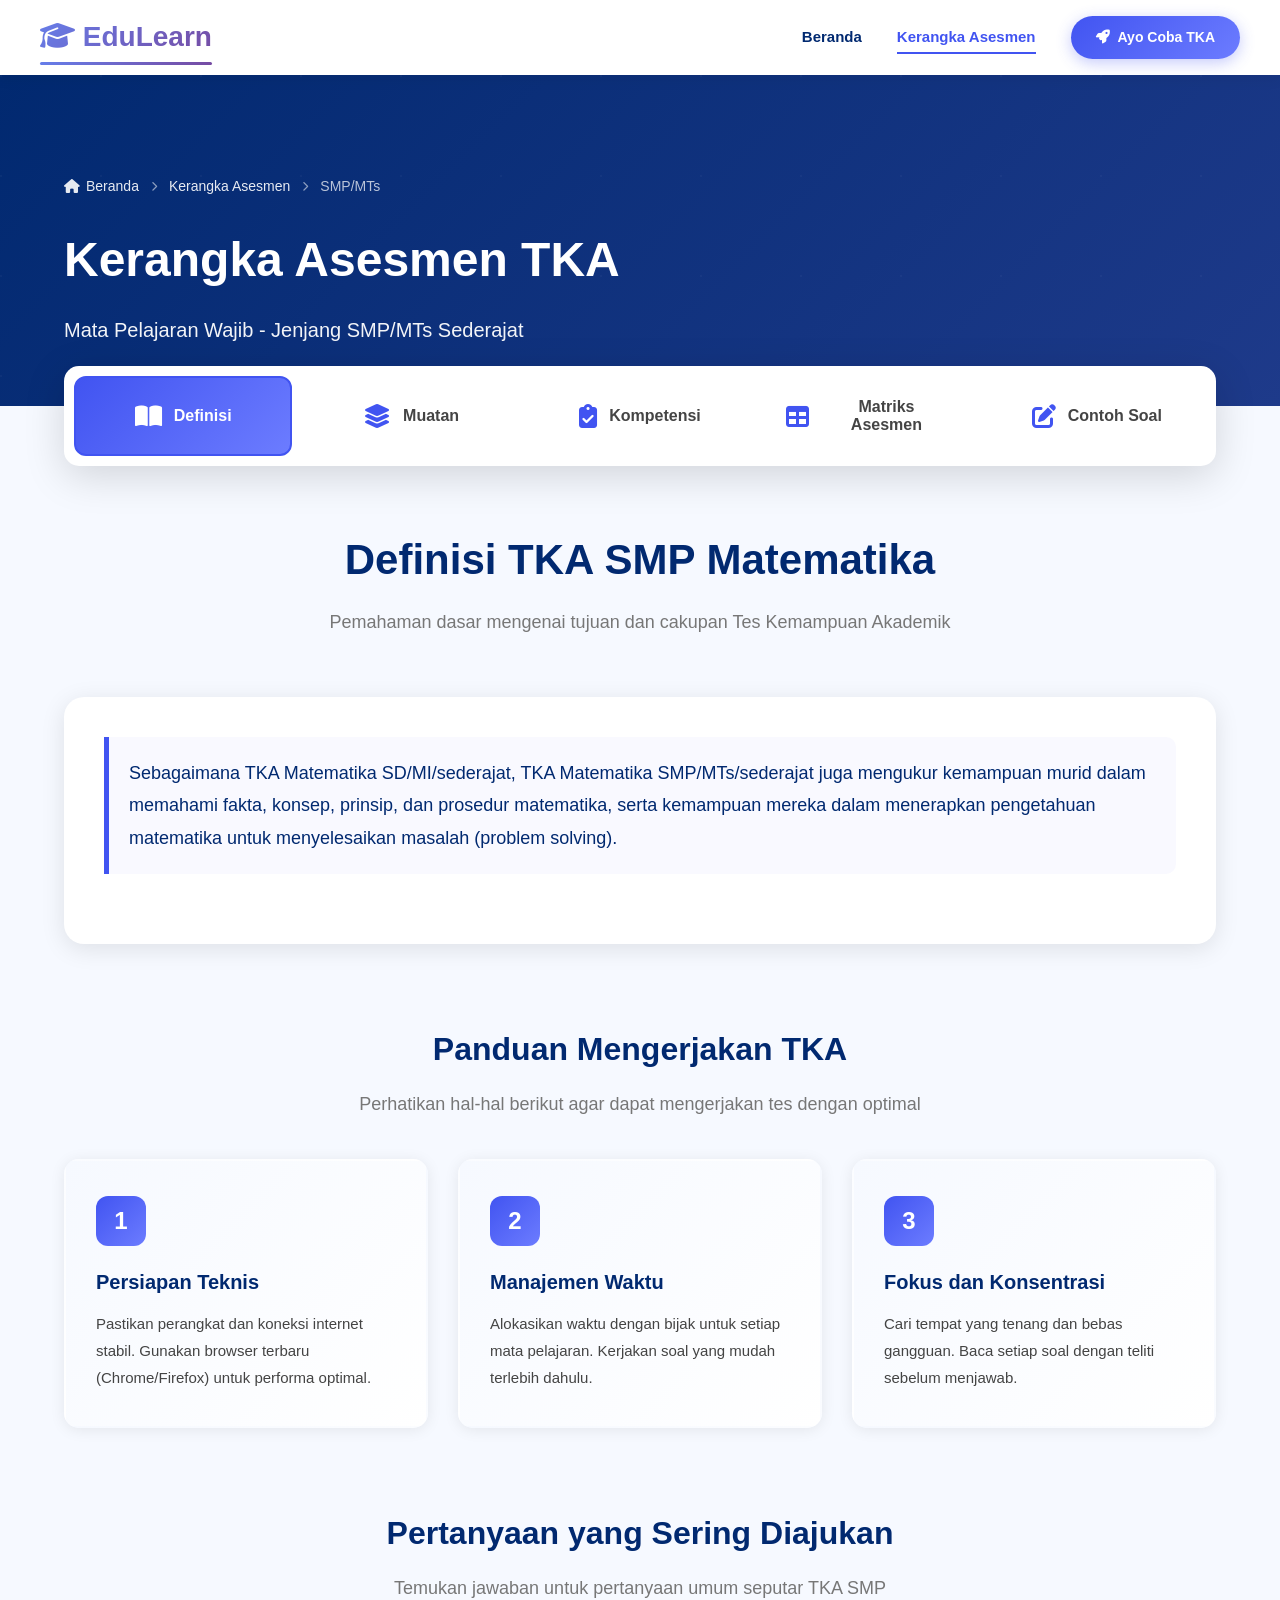
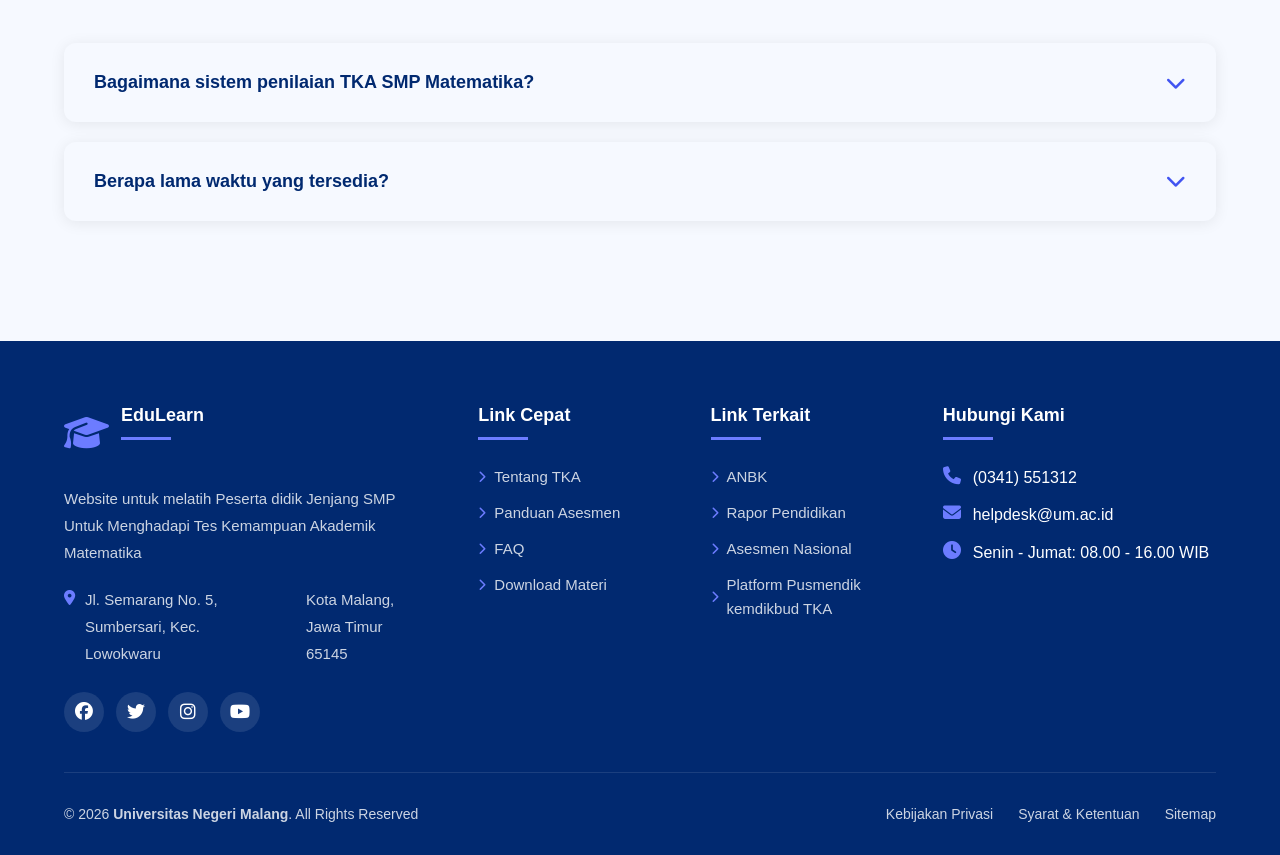
==== commit 160229ef: "Add files via upload" ====
--- a/kerangkaasesmen.html
+++ b/kerangkaasesmen.html
@@ -16,7 +16,6 @@
             <div class="nav-links">
                 <a href="index.html" class="nav-link">Beranda</a>
                 <a href="#" class="nav-link active">Kerangka Asesmen</a>
-                <a href="https://tka.kemendikdasmen.go.id/hasiltka/" class="nav-link">Rapor Pendidikan</a>
                 <a href="https://tkasmp.vercel.app/" class="btn-cta">
                     <i class="fas fa-rocket"></i> Ayo Coba TKA
                 </a>
--- a/kerangkaasesmen.css
+++ b/kerangkaasesmen.css
@@ -999,7 +999,7 @@
 
 .level-badge.l1 { background: #4154f1; } /* Biru */
 .level-badge.l2 { background: var(--subject-blue); } /* Ungu/Biru Muda */
-.level-badge.l3 { background: var(--subject-red); } /* Merah */
+.level-badge.l3 { background: #4154f1; } /* Merah */
 
 /* Hover Effect pada Baris */
 .competency-table tbody tr:hover td:not(.level-cell) {
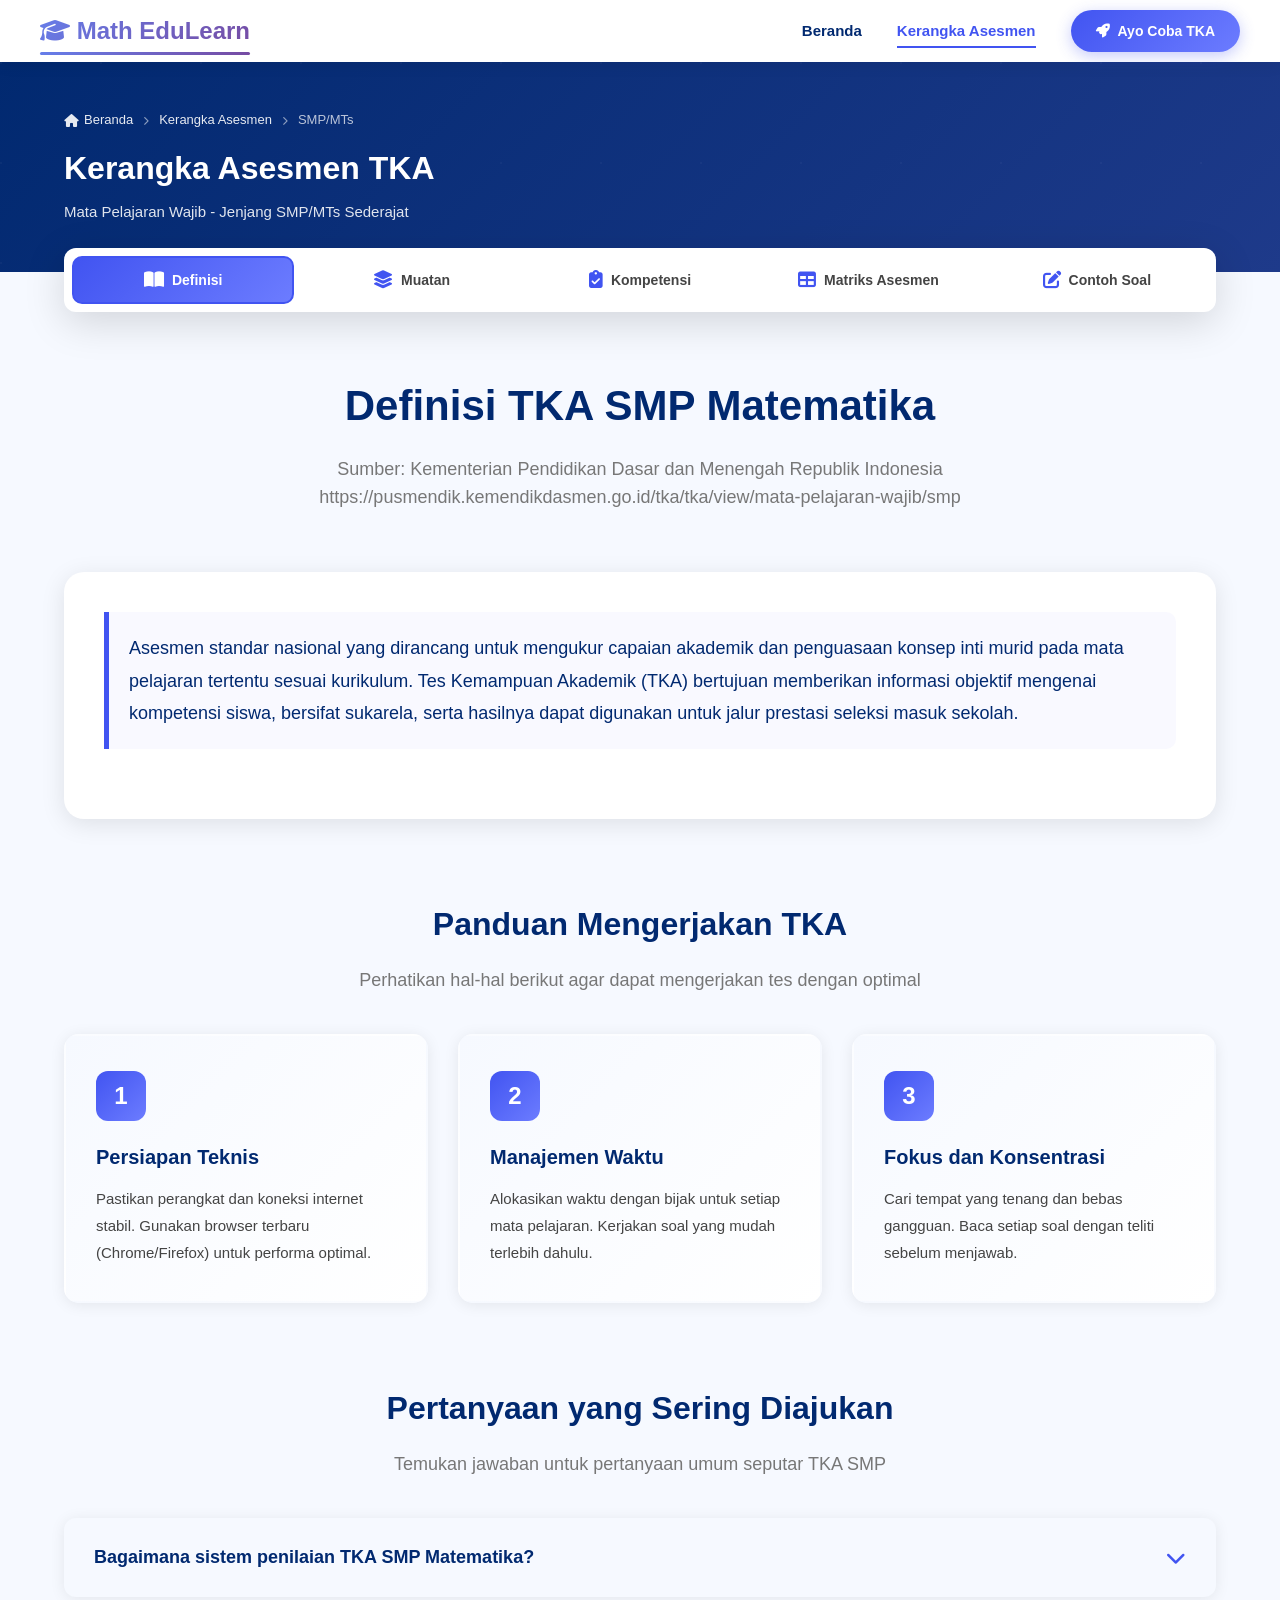
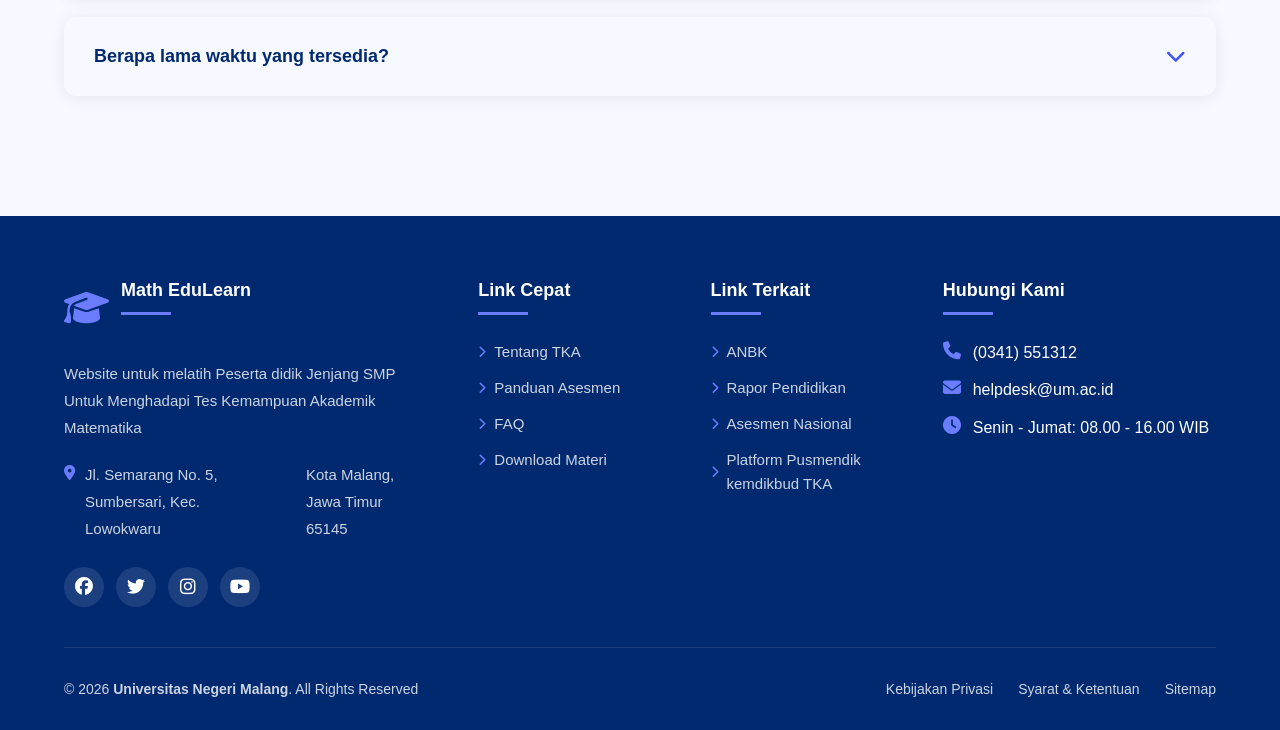
==== commit aaa40ccb: "Add files via upload" ====
--- a/kerangkaasesmen.html
+++ b/kerangkaasesmen.html
@@ -11,7 +11,7 @@
         <div class="nav-container">
             <div class="logo">
                 <i class="fas fa-graduation-cap"></i>
-                <span>EduLearn</span>
+                <span>Math EduLearn</span>
             </div>
             <div class="nav-links">
                 <a href="index.html" class="nav-link">Beranda</a>
@@ -77,11 +77,12 @@
                 
                 <div class="content-header">
                     <h2>Definisi TKA SMP Matematika</h2>
-                    <p>Pemahaman dasar mengenai tujuan dan cakupan Tes Kemampuan Akademik</p>
+                    <p>Sumber: Kementerian Pendidikan Dasar dan Menengah Republik Indonesia </p>
+        <p>https://pusmendik.kemendikdasmen.go.id/tka/tka/view/mata-pelajaran-wajib/smp </p>
                 </div>
                 <div class="definition-box">
                     <div class="highlight-text">
-                        <p>Sebagaimana TKA Matematika SD/MI/sederajat, TKA Matematika SMP/MTs/sederajat juga mengukur kemampuan murid dalam memahami fakta, konsep, prinsip, dan prosedur matematika, serta kemampuan mereka dalam menerapkan pengetahuan matematika untuk menyelesaikan masalah (problem solving).</p>
+                        <p>Asesmen standar nasional yang dirancang untuk mengukur capaian akademik dan penguasaan konsep inti murid pada mata pelajaran tertentu sesuai kurikulum. Tes Kemampuan Akademik (TKA) bertujuan memberikan informasi objektif mengenai kompetensi siswa, bersifat sukarela, serta hasilnya dapat digunakan untuk jalur prestasi seleksi masuk sekolah.</p>
                     </div>
                 </div>
 
@@ -163,7 +164,8 @@
  <div id="kompetensi" class="tab-content" style="display: none;">
     <div class="content-header">
         <h2>Kompetensi</h2>
-        <p>Capaian kompetensi dan proses berpikir yang diharapkan</p>
+        <p>Sumber: Kementerian Pendidikan Dasar dan Menengah Republik Indonesia </p>
+        <p>https://pusmendik.kemendikdasmen.go.id/tka/tka/view/mata-pelajaran-wajib/smp </p>
     </div>
     
     <div class="table-responsive">
@@ -249,7 +251,8 @@
 <div id="matriks" class="tab-content" style="display: none;">
     <div class="content-header">
         <h2>Matriks Asesmen</h2>
-        <p>Distribusi materi, kompetensi, dan batasan ruang lingkup materi</p>
+        <p>Sumber: Kementerian Pendidikan Dasar dan Menengah Republik Indonesia </p>
+        <p>https://pusmendik.kemendikdasmen.go.id/tka/tka/view/mata-pelajaran-wajib/smp </p>
     </div>
     
     <div class="table-responsive">
@@ -395,7 +398,8 @@
  <div id="contoh" class="tab-content" style="display: none;">
     <div class="content-header">
         <h2>Contoh Soal Matematika</h2>
-        <p>Ilustrasi bentuk soal Asesmen TKA SMP/MTs berdasarkan Level Kognitif</p>
+        <p>Sumber: Kementerian Pendidikan Dasar dan Menengah Republik Indonesia </p>
+        <p>https://pusmendik.kemendikdasmen.go.id/tka/tka/view/mata-pelajaran-wajib/smp </p>
     </div>
     
     <div class="table-responsive">
@@ -412,7 +416,7 @@
                     <td class="center-text">1</td>
                     <td>
                         <div class="meta-tag topic">Bilangan Real</div>
-                        <div class="meta-tag level l3">Penalaran</div>
+                        <div class="meta-tag level l3">Level 3 – Penalaran</div>
                         <div class="meta-tag type">Pilihan Ganda Kompleks</div>
                     </td>
                     <td>
@@ -436,7 +440,7 @@
                     <td class="center-text">2</td>
                     <td>
                         <div class="meta-tag topic">Perbandingan</div>
-                        <div class="meta-tag level l2">Aplikasi</div>
+                        <div class="meta-tag level l2">Level 2 – Aplikasi</div>
                         <div class="meta-tag type">Pilihan Ganda</div>
                     </td>
                     <td>
@@ -459,7 +463,7 @@
                     <td class="center-text">3</td>
                     <td>
                         <div class="meta-tag topic">Aljabar (SPLDV)</div>
-                        <div class="meta-tag level l2">Aplikasi</div>
+                        <div class="meta-tag level l2">Level 2 – Aplikasi</div>
                         <div class="meta-tag type">PGK (Benar/Salah)</div>
                     </td>
                     <td>
@@ -509,7 +513,7 @@
                     <td class="center-text">4</td>
                     <td>
                         <div class="meta-tag topic">Geometri (Sudut)</div>
-                        <div class="meta-tag level l2">Aplikasi</div>
+                        <div class="meta-tag level l2">Level 2 – Aplikasi</div>
                         <div class="meta-tag type">PGK (Benar/Salah)</div>
                     </td>
                     <td>
@@ -563,7 +567,7 @@
                     <td class="center-text">5</td>
                     <td>
                         <div class="meta-tag topic">Pengukuran (Luas)</div>
-                        <div class="meta-tag level l3">Penalaran</div>
+                        <div class="meta-tag level l3">Level 3 – Penalaran</div>
                         <div class="meta-tag type">Pilihan Ganda</div>
                     </td>
                     <td>
@@ -591,7 +595,7 @@
                     <td class="center-text">6</td>
                     <td>
                         <div class="meta-tag topic">Data (Rerata)</div>
-                        <div class="meta-tag level l2">Aplikasi</div>
+                        <div class="meta-tag level l2">Level 2 – Aplikasi</div>
                         <div class="meta-tag type">Pilihan Ganda</div>
                     </td>
                     <td>
@@ -610,6 +614,526 @@
                         </div>
                     </td>
                 </tr>
+                <!-- SOAL 7 -->
+                <tr>
+                    <td class="center-text">7</td>
+                    <td>
+                        <div class="meta-tag topic">Bilangan (Operasi Hitung)</div>
+                        <div class="meta-tag level l1">Level 1 – Pengetahuan & Pemahaman</div>
+                        <div class="meta-tag type">PGK MCMA</div>
+                    </td>
+                    <td>
+                        <div class="question-box">
+                            <p>Tabel berikut menunjukkan operasi hitung bilangan bulat beserta hasil operasinya:</p>
+                            <table class="pgk-table">
+                                <thead><tr><th>No.</th><th>Operasi Hitung</th><th>Hasil</th></tr></thead>
+                                <tbody>
+                                    <tr><td>1</td><td>−14 + 9 ÷ 0,9 − 10</td><td>−14</td></tr>
+                                    <tr><td>2</td><td>20 + (−10) × ½ − 13</td><td>2</td></tr>
+                                    <tr><td>3</td><td>18 + (−18) ÷ (−6) + 4</td><td>20</td></tr>
+                                    <tr><td>4</td><td>−8 − 10 × 20% − 5</td><td>15</td></tr>
+                                </tbody>
+                            </table>
+                            <p>Pasangan operasi hitung dan hasilnya yang <strong>benar</strong> ditunjukkan oleh nomor …</p>
+                            <div class="options-grid">
+                                <div>A. 1 dan 2</div><div>B. 1 dan 3</div>
+                                <div>C. 2 dan 3</div><div>D. 2 dan 4</div>
+                            </div>
+                        </div>
+                        <div class="answer-box"><span class="badge-key"><i class="fas fa-key"></i> Kunci Jawaban:</span> <strong>A</strong> (1 dan 2)</div>
+                    </td>
+                </tr>
+
+                <!-- SOAL 8 -->
+                <tr>
+                    <td class="center-text">8</td>
+                    <td>
+                        <div class="meta-tag topic">Bilangan (Perbandingan)</div>
+                        <div class="meta-tag level l2">Level 2 – Aplikasi</div>
+                        <div class="meta-tag type">Pilihan Ganda</div>
+                    </td>
+                    <td>
+                        <div class="question-box">
+                            <p>Diketahui 45 liter beras cukup untuk makan 5 orang dalam 10 hari. Dalam suatu acara kemah, dihabiskan 72 liter beras dalam sehari. Dengan anggapan setiap orang memiliki porsi makan yang sama, banyaknya orang yang mengikuti acara kemah adalah … orang.</p>
+                            <div class="options-grid">
+                                <div>A. 8</div><div>B. 16</div><div>C. 80</div><div>D. 160</div>
+                            </div>
+                        </div>
+                        <div class="answer-box"><span class="badge-key"><i class="fas fa-key"></i> Kunci Jawaban:</span> <strong>C</strong> (80 orang)</div>
+                    </td>
+                </tr>
+
+                <!-- SOAL 9 -->
+                <tr>
+                    <td class="center-text">9</td>
+                    <td>
+                        <div class="meta-tag topic">Geometri (Skala & Luas)</div>
+                        <div class="meta-tag level l2">Level 2 – Aplikasi</div>
+                        <div class="meta-tag type">Pilihan Ganda</div>
+                    </td>
+                    <td>
+                        <div class="question-box">
+                            <p>Sebuah denah rumah memiliki skala 1 : 150. Pada denah, garasi berukuran 2 cm × 1,5 cm dan kamar tidur utama berukuran 2 cm × 2,5 cm. Selisih luas garasi dan kamar tidur utama pada ukuran sebenarnya adalah … m².</p>
+                            <div class="options-grid">
+                                <div>A. 3,0</div><div>B. 3,5</div><div>C. 4,0</div><div>D. 4,5</div>
+                            </div>
+                        </div>
+                        <div class="answer-box"><span class="badge-key"><i class="fas fa-key"></i> Kunci Jawaban:</span> <strong>D</strong> (4,5 m²)</div>
+                    </td>
+                </tr>
+
+                <!-- SOAL 10 -->
+                <tr>
+                    <td class="center-text">10</td>
+                    <td>
+                        <div class="meta-tag topic">Aljabar (Persamaan Linear)</div>
+                        <div class="meta-tag level l2">Level 2 – Aplikasi</div>
+                        <div class="meta-tag type">Pilihan Ganda</div>
+                    </td>
+                    <td>
+                        <div class="question-box">
+                            <p>Lili adalah seorang teknisi yang bekerja di perusahaan telepon genggam. Banyaknya telepon genggam tersisa yang perlu diperbaiki dapat diperkirakan dengan persamaan <strong>P = 120 − 24d</strong>, dengan P = banyaknya telepon genggam tersisa dan d = hari kerja. Apa maksud nilai 120 pada persamaan tersebut?</p>
+                            <div class="options-grid">
+                                <div>A. Lili menyelesaikan pekerjaan dalam 120 hari</div>
+                                <div>B. Lili memulai minggu dengan 120 telepon yang perlu diperbaiki</div>
+                                <div>C. Lili memperbaiki 120 telepon setiap harinya</div>
+                                <div>D. Lili mendapat tambahan 120 telepon setiap harinya</div>
+                            </div>
+                        </div>
+                        <div class="answer-box"><span class="badge-key"><i class="fas fa-key"></i> Kunci Jawaban:</span> <strong>B</strong></div>
+                    </td>
+                </tr>
+
+                <!-- SOAL 11 -->
+                <tr>
+                    <td class="center-text">11</td>
+                    <td>
+                        <div class="meta-tag topic">Aljabar (Fungsi)</div>
+                        <div class="meta-tag level l1">Level 1 – Pengetahuan & Pemahaman</div>
+                        <div class="meta-tag type">Pilihan Ganda</div>
+                    </td>
+                    <td>
+                        <div class="question-box">
+                            <p>Diketahui fungsi yang didefinisikan oleh <strong>f(x) = 4x − 1</strong>. Jika f(a) = −9 dan f(2) = b, nilai a − b adalah …</p>
+                            <div class="options-grid">
+                                <div>A. −9</div><div>B. −5</div><div>C. 5</div><div>D. 9</div>
+                            </div>
+                        </div>
+                        <div class="answer-box"><span class="badge-key"><i class="fas fa-key"></i> Kunci Jawaban:</span> <strong>A</strong> (−9)</div>
+                    </td>
+                </tr>
+
+                <!-- SOAL 12 -->
+                <tr>
+                    <td class="center-text">12</td>
+                    <td>
+                        <div class="meta-tag topic">Aljabar (Barisan Aritmetika)</div>
+                        <div class="meta-tag level l2">Level 2 – Aplikasi</div>
+                        <div class="meta-tag type">Pilihan Ganda</div>
+                    </td>
+                    <td>
+                        <div class="question-box">
+                            <p>Sebuah perusahaan pada bulan pertama memproduksi 8.000 unit barang dan menaikkan produksinya tiap bulan sebanyak 300 unit. Jumlah barang yang diproduksi selama satu semester adalah …</p>
+                            <div class="options-grid">
+                                <div>A. 57.000 unit</div><div>B. 53.400 unit</div>
+                                <div>C. 52.500 unit</div><div>D. 29.400 unit</div>
+                            </div>
+                        </div>
+                        <div class="answer-box"><span class="badge-key"><i class="fas fa-key"></i> Kunci Jawaban:</span> <strong>C</strong> (52.500 unit)</div>
+                    </td>
+                </tr>
+
+                <!-- SOAL 13 -->
+                <tr>
+                    <td class="center-text">13</td>
+                    <td>
+                        <div class="meta-tag topic">Aljabar (SPLDV)</div>
+                        <div class="meta-tag level l2">Level 2 – Aplikasi</div>
+                        <div class="meta-tag type">PGK (Benar/Salah)</div>
+                    </td>
+                    <td>
+                        <div class="question-box">
+                            <p>Misalkan <em>a</em> dan <em>b</em> bilangan real sehingga sistem persamaan linear:</p>
+                            <div class="equation-box">2x + ay = 4<br>bx − 2y = −1</div>
+                            <p>mempunyai solusi (x, y) = (5, −2). Tentukan Benar atau Salah:</p>
+                            <table class="pgk-table">
+                                <thead><tr><th>Pernyataan</th><th class="check-col">Benar</th><th class="check-col">Salah</th></tr></thead>
+                                <tbody>
+                                    <tr><td>a merupakan bilangan prima.</td><td class="check-col"><i class="fas fa-check-circle ans-check"></i></td><td></td></tr>
+                                    <tr><td>b merupakan bilangan ganjil.</td><td class="check-col"><i class="fas fa-check-circle ans-check"></i></td><td></td></tr>
+                                    <tr><td>10a + b = 31.</td><td></td><td class="check-col"><i class="fas fa-check-circle ans-check" style="color:#ef4444"></i></td></tr>
+                                </tbody>
+                            </table>
+                        </div>
+                        <div class="answer-box"><span class="badge-key"><i class="fas fa-key"></i> Kunci Jawaban:</span> Benar, Benar, Salah (a = 3, b = −1)</div>
+                    </td>
+                </tr>
+
+                <!-- SOAL 14 -->
+                <tr>
+                    <td class="center-text">14</td>
+                    <td>
+                        <div class="meta-tag topic">Geometri (Kesebangunan)</div>
+                        <div class="meta-tag level l2">Level 2 – Aplikasi</div>
+                        <div class="meta-tag type">Pilihan Ganda</div>
+                    </td>
+                    <td>
+                        <div class="question-box">
+                            <p>Diketahui △ABC sebangun dengan △BCD. Perbandingan sisi yang sesuai adalah …</p>
+                            <div class="options-grid">
+                                <div>A. AB/BD = BC/CD = AC/BC</div>
+                                <div>B. AD/BD = AB/CD = BD/BC</div>
+                                <div>C. AB/AD = BC/AB = AC/BD</div>
+                                <div>D. AB/AD = BC/AB = AC/BC</div>
+                            </div>
+                        </div>
+                        <div class="answer-box"><span class="badge-key"><i class="fas fa-key"></i> Kunci Jawaban:</span> <strong>A</strong></div>
+                    </td>
+                </tr>
+
+                <!-- SOAL 15 -->
+                <tr>
+                    <td class="center-text">15</td>
+                    <td>
+                        <div class="meta-tag topic">Geometri (Keliling & Luas)</div>
+                        <div class="meta-tag level l3">Level 3 – Penalaran</div>
+                        <div class="meta-tag type">Pilihan Ganda</div>
+                    </td>
+                    <td>
+                        <div class="question-box">
+                            <p>Sebidang kebun berbentuk huruf L tersusun dari 2 buah persegi panjang yang tidak tumpang-tindih. Kebun memiliki keliling 160 m. Jika hanya ada 2 ukuran sisi kebun tersebut, luas kebun adalah … m².</p>
+                            <div class="options-grid">
+                                <div>A. 256</div><div>B. 512</div><div>C. 812</div><div>D. 1.024</div>
+                            </div>
+                        </div>
+                        <div class="answer-box"><span class="badge-key"><i class="fas fa-key"></i> Kunci Jawaban:</span> <strong>D</strong> (1.024 m²)</div>
+                    </td>
+                </tr>
+
+                <!-- SOAL 16 -->
+                <tr>
+                    <td class="center-text">16</td>
+                    <td>
+                        <div class="meta-tag topic">Geometri (Luas Bangun)</div>
+                        <div class="meta-tag level l3">Level 3 – Penalaran</div>
+                        <div class="meta-tag type">Pilihan Ganda</div>
+                    </td>
+                    <td>
+                        <div class="question-box">
+                            <p>Julvina memiliki kawat 9 m untuk membuat limas dari kawat. Alas limas berbentuk persegi dengan sisi 15 cm dan rusuk tegak 19 cm. Jika seluruh kawat digunakan, banyak limas yang dapat dibuat dan sisa kawatnya adalah …</p>
+                            <div class="options-grid">
+                                <div>A. 6 limas, sisa 24 cm</div>
+                                <div>B. 6 limas, sisa 42 cm</div>
+                                <div>C. 6 limas, sisa 66 cm</div>
+                                <div>D. 6 limas, sisa 84 cm</div>
+                            </div>
+                        </div>
+                        <div class="answer-box"><span class="badge-key"><i class="fas fa-key"></i> Kunci Jawaban:</span> <strong>D</strong> (6 limas, sisa 84 cm)</div>
+                    </td>
+                </tr>
+
+                <!-- SOAL 17 -->
+                <tr>
+                    <td class="center-text">17</td>
+                    <td>
+                        <div class="meta-tag topic">Geometri (Transformasi)</div>
+                        <div class="meta-tag level l1">Level 1 – Pengetahuan & Pemahaman</div>
+                        <div class="meta-tag type">PGK MCMA</div>
+                    </td>
+                    <td>
+                        <div class="question-box">
+                            <p>Titik A(3, −5) ditranslasikan oleh T(2, 7). Berilah tanda centang (✓) pada pernyataan yang benar:</p>
+                            <ul class="dashed-list">
+                                <li>Absis bayangan titik A adalah 5.</li>
+                                <li>Ordinat bayangan titik A adalah −2.</li>
+                                <li>Bayangan titik A berada di kuadran III.</li>
+                                <li>Jarak bayangan titik A ke titik (0, 0) adalah √29.</li>
+                            </ul>
+                        </div>
+                        <div class="answer-box"><span class="badge-key"><i class="fas fa-key"></i> Kunci Jawaban:</span> Pernyataan 1 dan 4 benar (bayangan = A'(5, 2))</div>
+                    </td>
+                </tr>
+
+                <!-- SOAL 18 -->
+                <tr>
+                    <td class="center-text">18</td>
+                    <td>
+                        <div class="meta-tag topic">Bilangan (Weton/Pola)</div>
+                        <div class="meta-tag level l3">Level 3 – Penalaran</div>
+                        <div class="meta-tag type">PGK MCMA</div>
+                    </td>
+                    <td>
+                        <div class="question-box">
+                            <p>Weton adalah sistem penanggalan Jawa yang menggabungkan hari dalam seminggu (7 hari) dan hari pasaran (5 hari). Misalkan weton tiga hari yang lalu adalah Rabu Legi. Berilah tanda centang (✓) pada pernyataan yang benar:</p>
+                            <ul class="dashed-list">
+                                <li>Weton tiga hari yang lalu akan sama dengan weton 32 hari ke depan.</li>
+                                <li>Weton minggu depan adalah Sabtu Pahing.</li>
+                                <li>Delapan hari dari sekarang, hari pasarannya adalah Wage.</li>
+                            </ul>
+                        </div>
+                        <div class="answer-box"><span class="badge-key"><i class="fas fa-key"></i> Kunci Jawaban:</span> Hanya pernyataan 1 yang benar (weton berulang setiap 35 hari)</div>
+                    </td>
+                </tr>
+
+                <!-- SOAL 19 -->
+                <tr>
+                    <td class="center-text">19</td>
+                    <td>
+                        <div class="meta-tag topic">Bilangan (Weton/Pola)</div>
+                        <div class="meta-tag level l2">Level 2 – Aplikasi</div>
+                        <div class="meta-tag type">Pilihan Ganda</div>
+                    </td>
+                    <td>
+                        <div class="question-box">
+                            <p>Diketahui Ardi lahir 74 hari yang lalu. Jika hari ini adalah Sabtu Kliwon, weton Ardi adalah …</p>
+                            <div class="options-grid">
+                                <div>A. Senin Legi</div><div>B. Selasa Legi</div>
+                                <div>C. Senin Pahing</div><div>D. Selasa Pahing</div>
+                            </div>
+                        </div>
+                        <div class="answer-box"><span class="badge-key"><i class="fas fa-key"></i> Kunci Jawaban:</span> <strong>B</strong> (Selasa Legi)</div>
+                    </td>
+                </tr>
+
+                <!-- SOAL 20 -->
+                <tr>
+                    <td class="center-text">20</td>
+                    <td>
+                        <div class="meta-tag topic">Data & Peluang (Statistika)</div>
+                        <div class="meta-tag level l2">Level 2 – Aplikasi</div>
+                        <div class="meta-tag type">PGK (Benar/Salah)</div>
+                    </td>
+                    <td>
+                        <div class="question-box">
+                            <p>Harga setengah kilogram cabai rawit hari ini adalah Rp35.000. Tentukan Benar atau Salah untuk setiap pernyataan berikut:</p>
+                            <table class="pgk-table">
+                                <thead><tr><th>Pernyataan</th><th class="check-col">Benar</th><th class="check-col">Salah</th></tr></thead>
+                                <tbody>
+                                    <tr><td>Membeli 1½ kg cabai rawit perlu membayar Rp87.500.</td><td></td><td class="check-col"><i class="fas fa-check-circle ans-check" style="color:#ef4444"></i></td></tr>
+                                    <tr><td>Membeli 1 ons cabai rawit perlu membayar Rp8.000.</td><td></td><td class="check-col"><i class="fas fa-check-circle ans-check" style="color:#ef4444"></i></td></tr>
+                                    <tr><td>Dengan Rp20.000, seseorang dapat membeli ¼ kg cabai rawit.</td><td class="check-col"><i class="fas fa-check-circle ans-check"></i></td><td></td></tr>
+                                </tbody>
+                            </table>
+                        </div>
+                        <div class="answer-box"><span class="badge-key"><i class="fas fa-key"></i> Kunci Jawaban:</span> Salah, Salah, Benar</div>
+                    </td>
+                </tr>
+
+                <!-- SOAL 21 -->
+                <tr>
+                    <td class="center-text">21</td>
+                    <td>
+                        <div class="meta-tag topic">Aljabar (Persamaan Linear)</div>
+                        <div class="meta-tag level l2">Level 2 – Aplikasi</div>
+                        <div class="meta-tag type">PGK MCMA</div>
+                    </td>
+                    <td>
+                        <div class="question-box">
+                            <p>Seorang pembalap diwajibkan berlatih menempuh jarak tetap dengan kecepatan berbeda tiap minggu. Diketahui data berikut:</p>
+                            <table class="pgk-table">
+                                <thead><tr><th>Minggu ke-</th><th>1</th><th>2</th><th>3</th><th>4</th></tr></thead>
+                                <tbody>
+                                    <tr><td>Kecepatan (km/jam)</td><td>45</td><td>60</td><td>y</td><td>75</td></tr>
+                                    <tr><td>Waktu (jam)</td><td>x</td><td>1,5</td><td>3</td><td>z</td></tr>
+                                </tbody>
+                            </table>
+                            <p>Berilah tanda centang (✓) pada pernyataan yang benar:</p>
+                            <ul class="dashed-list">
+                                <li>Jarak tempuh pembalap setiap minggu adalah 90 km.</li>
+                                <li>Kecepatan rata-rata pada minggu ke-3 adalah y = 30 km/jam.</li>
+                                <li>Selisih waktu tempuh minggu ke-1 dan ke-4 adalah 48 menit.</li>
+                            </ul>
+                        </div>
+                        <div class="answer-box"><span class="badge-key"><i class="fas fa-key"></i> Kunci Jawaban:</span> Ketiga pernyataan benar</div>
+                    </td>
+                </tr>
+
+                <!-- SOAL 22 -->
+                <tr>
+                    <td class="center-text">22</td>
+                    <td>
+                        <div class="meta-tag topic">Aljabar (SPLDV – Konteks)</div>
+                        <div class="meta-tag level l3">Level 3 – Penalaran</div>
+                        <div class="meta-tag type">PGK MCMA</div>
+                    </td>
+                    <td>
+                        <div class="question-box">
+                            <p>Dua tiang bendera ditanam di tanah. Tiang 1: bagian atas = 5× bagian tertanam. Tiang 2: bagian atas = 3× bagian tertanam. Jumlah panjang kedua tiang = 13 m dan jumlah bagian tertanam = 2,5 m. Berilah tanda centang (✓) pada pernyataan yang benar:</p>
+                            <ul class="dashed-list">
+                                <li>Panjang tiang pertama adalah 9 meter.</li>
+                                <li>Panjang tiang kedua adalah 4 meter.</li>
+                                <li>Panjang bagian tertanam pada tiang pertama adalah 2 meter.</li>
+                                <li>Panjang bagian tertanam pada tiang kedua adalah 0,5 meter.</li>
+                            </ul>
+                        </div>
+                        <div class="answer-box"><span class="badge-key"><i class="fas fa-key"></i> Kunci Jawaban:</span> Pernyataan 1 dan 2 benar</div>
+                    </td>
+                </tr>
+
+                <!-- SOAL 23 -->
+                <tr>
+                    <td class="center-text">23</td>
+                    <td>
+                        <div class="meta-tag topic">Bilangan (KPK & FPB)</div>
+                        <div class="meta-tag level l3">Level 3 – Penalaran</div>
+                        <div class="meta-tag type">PGK MCMA</div>
+                    </td>
+                    <td>
+                        <div class="question-box">
+                            <p>Terdapat tiga bilangan: (33² − 3²), (8² + 296), dan (36 × 35). Bilangan manakah yang merupakan faktor persekutuan ketiga bilangan tersebut? Jawaban benar mungkin lebih dari satu.</p>
+                            <ul class="dashed-list">
+                                <li>2³ × 3² × 7</li>
+                                <li>2² × 3² × 7</li>
+                                <li>2² × 3² × 5</li>
+                                <li>2 × 3² × 5</li>
+                            </ul>
+                        </div>
+                        <div class="answer-box"><span class="badge-key"><i class="fas fa-key"></i> Kunci Jawaban:</span> Pilihan 3 dan 4 benar (2² × 3² × 5 dan 2 × 3² × 5)</div>
+                    </td>
+                </tr>
+
+                <!-- SOAL 24 -->
+                <tr>
+                    <td class="center-text">24</td>
+                    <td>
+                        <div class="meta-tag topic">Data & Peluang</div>
+                        <div class="meta-tag level l3">Level 3 – Penalaran</div>
+                        <div class="meta-tag type">Pilihan Ganda</div>
+                    </td>
+                    <td>
+                        <div class="question-box">
+                            <p>Sekolah P akan mengirim 2 perwakilan grup band untuk Pentas Musik. Sekolah tersebut memiliki 6 grup band putra dan 4 grup band putri. Penentuan dilakukan secara acak satu persatu. Peluang terambil grup band putra pada pengambilan pertama dan putri pada pengambilan kedua adalah …</p>
+                            <div class="options-grid">
+                                <div>A. 4/15</div><div>B. 6/25</div><div>C. 8/25</div><div>D. 2/5</div>
+                            </div>
+                        </div>
+                        <div class="answer-box"><span class="badge-key"><i class="fas fa-key"></i> Kunci Jawaban:</span> <strong>A</strong> (4/15, karena P = 6/10 × 4/9)</div>
+                    </td>
+                </tr>
+
+                <!-- SOAL 25 -->
+                <tr>
+                    <td class="center-text">25</td>
+                    <td>
+                        <div class="meta-tag topic">Data & Peluang (Modus)</div>
+                        <div class="meta-tag level l1">Level 1 – Pengetahuan & Pemahaman</div>
+                        <div class="meta-tag type">Pilihan Ganda</div>
+                    </td>
+                    <td>
+                        <div class="question-box">
+                            <p>Perhatikan data nilai ulangan matematika suatu kelas berikut: 7, 8, 7, 9, 6, 8, 7, 9, 7, 8. Modus dari data tersebut adalah …</p>
+                            <div class="options-grid">
+                                <div>A. 6</div><div>B. 7</div><div>C. 8</div><div>D. 9</div>
+                            </div>
+                        </div>
+                        <div class="answer-box"><span class="badge-key"><i class="fas fa-key"></i> Kunci Jawaban:</span> <strong>B</strong> (7, muncul 4 kali)</div>
+                    </td>
+                </tr>
+
+                <!-- SOAL 26 -->
+                <tr>
+                    <td class="center-text">26</td>
+                    <td>
+                        <div class="meta-tag topic">Aljabar (Program Linear)</div>
+                        <div class="meta-tag level l3">Level 3 – Penalaran</div>
+                        <div class="meta-tag type">Pilihan Ganda</div>
+                    </td>
+                    <td>
+                        <div class="question-box">
+                            <p>Mirna akan memproduksi dua jenis kue dengan modal Rp8.000.000. Biaya produksi kue bolu Rp15.000/kotak (laba 40%) dan brownies Rp20.000/kotak (laba 35%). Setiap hari maksimal 500 kotak. Agar laba maksimal, kombinasi produksi yang tepat adalah …</p>
+                            <div class="options-grid">
+                                <div>A. 500 kotak bolu, 0 brownies</div>
+                                <div>B. 400 kotak bolu, 100 brownies</div>
+                                <div>C. 200 kotak bolu, 300 brownies</div>
+                                <div>D. 0 kotak bolu, 400 brownies</div>
+                            </div>
+                        </div>
+                        <div class="answer-box"><span class="badge-key"><i class="fas fa-key"></i> Kunci Jawaban:</span> <strong>A</strong> (laba bolu per kotak lebih besar dalam proporsi modal)</div>
+                    </td>
+                </tr>
+
+                <!-- SOAL 27 -->
+                <tr>
+                    <td class="center-text">27</td>
+                    <td>
+                        <div class="meta-tag topic">Aljabar (Harga & Diskon)</div>
+                        <div class="meta-tag level l2">Level 2 – Aplikasi</div>
+                        <div class="meta-tag type">Pilihan Ganda</div>
+                    </td>
+                    <td>
+                        <div class="question-box">
+                            <p>Ani membeli 2 pulpen dan 2 pensil di toko alat tulis. Harga pulpen Rp12.000/buah dan pensil Rp8.000/buah. Toko memberikan promo "Hemat Berempat": setiap pembelian 4 barang mendapat potongan harga sebesar harga 1 barang termurah. Total harga yang harus dibayar Ani adalah …</p>
+                            <div class="options-grid">
+                                <div>A. Rp32.000</div><div>B. Rp36.000</div>
+                                <div>C. Rp40.000</div><div>D. Rp48.000</div>
+                            </div>
+                        </div>
+                        <div class="answer-box"><span class="badge-key"><i class="fas fa-key"></i> Kunci Jawaban:</span> <strong>B</strong> (Rp40.000 − Rp8.000 = Rp32.000 → pilihan A)</div>
+                    </td>
+                </tr>
+
+                <!-- SOAL 28 -->
+                <tr>
+                    <td class="center-text">28</td>
+                    <td>
+                        <div class="meta-tag topic">Geometri (Sudut Garis Sejajar)</div>
+                        <div class="meta-tag level l2">Level 2 – Aplikasi</div>
+                        <div class="meta-tag type">PGK MCMA</div>
+                    </td>
+                    <td>
+                        <div class="question-box">
+                            <p>Diketahui garis L1 ∥ L2 dan L3 ∥ L4 dipotong oleh garis transversal. Jika besar sudut A = 50°, berilah tanda centang (✓) pada pernyataan yang benar:</p>
+                            <ul class="dashed-list">
+                                <li>Besar sudut D adalah 50°.</li>
+                                <li>Besar sudut C dapat ditentukan dengan sifat sudut berpelurus, yaitu 50°.</li>
+                                <li>Sudut B dan E sama besar, yaitu 130°.</li>
+                                <li>Jumlah besar sudut D dan E kurang dari 180°.</li>
+                            </ul>
+                        </div>
+                        <div class="answer-box"><span class="badge-key"><i class="fas fa-key"></i> Kunci Jawaban:</span> Pernyataan 1 dan 3 benar</div>
+                    </td>
+                </tr>
+
+                <!-- SOAL 29 -->
+                <tr>
+                    <td class="center-text">29</td>
+                    <td>
+                        <div class="meta-tag topic">Aljabar (Barisan Geometri)</div>
+                        <div class="meta-tag level l2">Level 2 – Aplikasi</div>
+                        <div class="meta-tag type">Pilihan Ganda</div>
+                    </td>
+                    <td>
+                        <div class="question-box">
+                            <p>Harga 3 buah buku dan 2 buah penggaris adalah Rp18.000. Harga 2 buah buku dan 3 buah penggaris adalah Rp17.000. Harga 1 buah buku dan 1 buah penggaris adalah …</p>
+                            <div class="options-grid">
+                                <div>A. Rp6.000</div><div>B. Rp7.000</div>
+                                <div>C. Rp8.000</div><div>D. Rp9.000</div>
+                            </div>
+                        </div>
+                        <div class="answer-box"><span class="badge-key"><i class="fas fa-key"></i> Kunci Jawaban:</span> <strong>B</strong> (buku = Rp4.000, penggaris = Rp3.000)</div>
+                    </td>
+                </tr>
+
+                <!-- SOAL 30 -->
+                <tr>
+                    <td class="center-text">30</td>
+                    <td>
+                        <div class="meta-tag topic">Geometri (Volume Bangun Ruang)</div>
+                        <div class="meta-tag level l3">Level 3 – Penalaran</div>
+                        <div class="meta-tag type">Pilihan Ganda</div>
+                    </td>
+                    <td>
+                        <div class="question-box">
+                            <p>Sebuah akuarium berbentuk balok dengan ukuran panjang 50 cm, lebar 30 cm, dan tinggi 40 cm. Akuarium diisi air hingga ¾ penuh. Jika ke dalam akuarium dimasukkan sebuah batu sehingga permukaan air naik 2 cm, volume batu tersebut adalah …</p>
+                            <div class="options-grid">
+                                <div>A. 2.000 cm³</div><div>B. 2.500 cm³</div>
+                                <div>C. 3.000 cm³</div><div>D. 3.500 cm³</div>
+                            </div>
+                        </div>
+                        <div class="answer-box"><span class="badge-key"><i class="fas fa-key"></i> Kunci Jawaban:</span> <strong>C</strong> (50 × 30 × 2 = 3.000 cm³)</div>
+                    </td>
+                </tr>
+
             </tbody>
         </table>
     </div>
@@ -645,7 +1169,7 @@
             <div class="footer-col">
                 <div class="footer-logo">
                     <i class="fas fa-graduation-cap"></i>
-                    <h4>EduLearn</h4>
+                    <h4>Math EduLearn</h4>
                 </div>
                 <p>Website untuk melatih Peserta didik Jenjang SMP Untuk Menghadapi Tes Kemampuan Akademik Matematika </p>
                 <p class="address">
--- a/kerangkaasesmen.css
+++ b/kerangkaasesmen.css
@@ -11,10 +11,19 @@
     --subject-orange: #FF8C42;
 }
 
+/* ===== NAVBAR OVERRIDE ===== */
+.nav-container {
+    padding: 10px 40px;
+}
+
+.logo {
+    font-size: 1.5rem;
+}
+
 /* ===== BREADCRUMB SECTION ===== */
 .breadcrumb-section {
     background: linear-gradient(135deg, #012970 0%, #1e3a8a 100%);
-    padding: 100px 5% 60px;
+    padding: 48px 5% 48px;
     color: var(--white);
     position: relative;
     overflow: hidden;
@@ -41,9 +50,9 @@
 .breadcrumb {
     display: flex;
     align-items: center;
-    gap: 12px;
-    margin-bottom: 25px;
-    font-size: 14px;
+    gap: 10px;
+    margin-bottom: 12px;
+    font-size: 13px;
     opacity: 0.9;
 }
 
@@ -52,7 +61,7 @@
     transition: var(--transition);
     display: flex;
     align-items: center;
-    gap: 6px;
+    gap: 5px;
 }
 
 .breadcrumb a:hover {
@@ -60,7 +69,7 @@
 }
 
 .breadcrumb i.fa-chevron-right {
-    font-size: 10px;
+    font-size: 9px;
     opacity: 0.6;
 }
 
@@ -69,22 +78,22 @@
 }
 
 .breadcrumb-section h1 {
-    font-size: 48px;
+    font-size: 32px;
     font-weight: 800;
-    margin-bottom: 15px;
+    margin-bottom: 6px;
     animation: slideInDown 0.6s ease;
 }
 
 .breadcrumb-section p {
-    font-size: 20px;
-    opacity: 0.95;
+    font-size: 15px;
+    opacity: 0.88;
     animation: slideInUp 0.6s ease;
 }
 
 /* ===== TABS SECTION ===== */
 .tabs-section {
     padding: 0 5%;
-    margin-top: -40px;
+    margin-top: -24px;
     position: relative;
     z-index: 10;
 }
@@ -96,34 +105,34 @@
 
 .tabs-wrapper {
     background: var(--white);
-    border-radius: 15px;
-    padding: 10px;
+    border-radius: 12px;
+    padding: 8px;
     box-shadow: var(--shadow-lg);
     display: flex;
-    gap: 10px;
+    gap: 6px;
     overflow-x: auto;
 }
 
 .tab-btn {
     flex: 1;
-    min-width: 180px;
-    padding: 20px 25px;
+    min-width: 140px;
+    padding: 13px 18px;
     background: transparent;
     border: 2px solid transparent;
-    border-radius: 12px;
+    border-radius: 10px;
     cursor: pointer;
     transition: var(--transition);
     display: flex;
     align-items: center;
     justify-content: center;
-    gap: 12px;
-    font-size: 16px;
+    gap: 8px;
+    font-size: 14px;
     font-weight: 600;
     color: var(--text-dark);
 }
 
 .tab-btn i {
-    font-size: 24px;
+    font-size: 18px;
     color: var(--primary-color);
 }
 
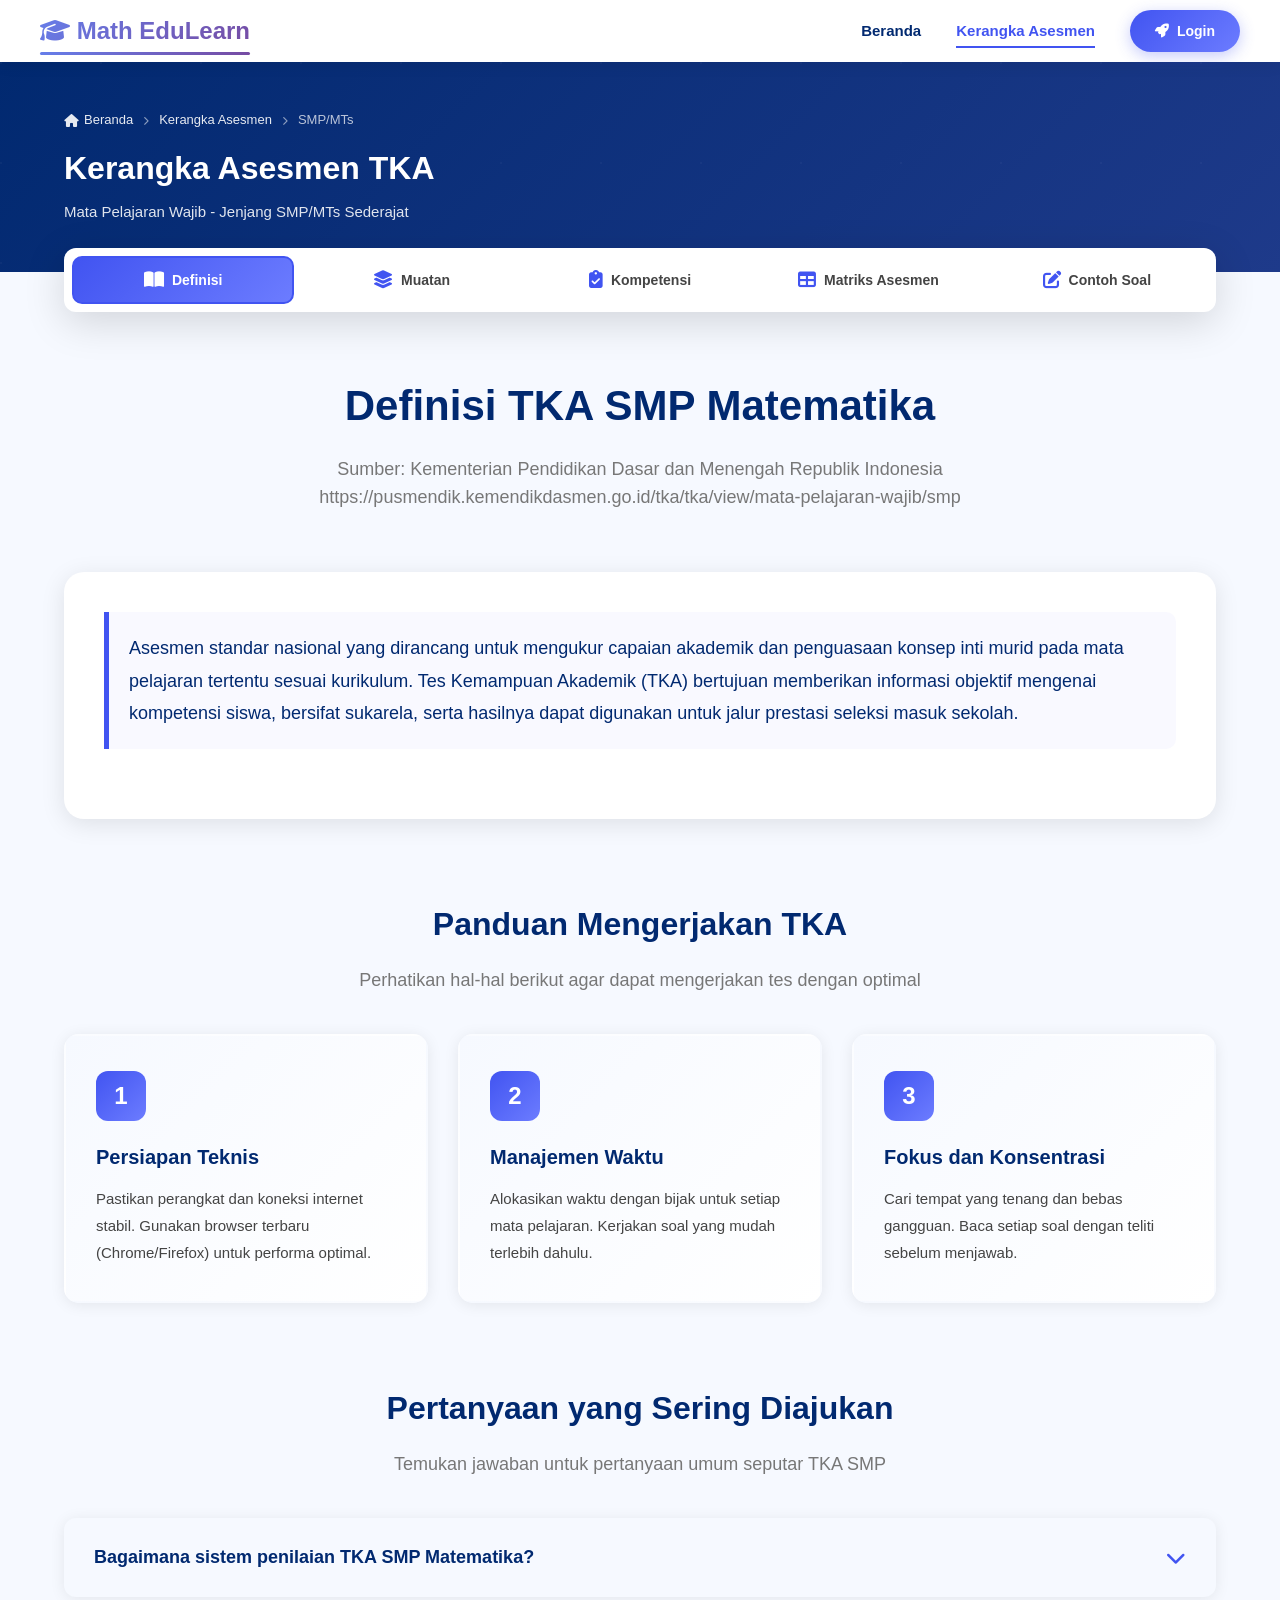
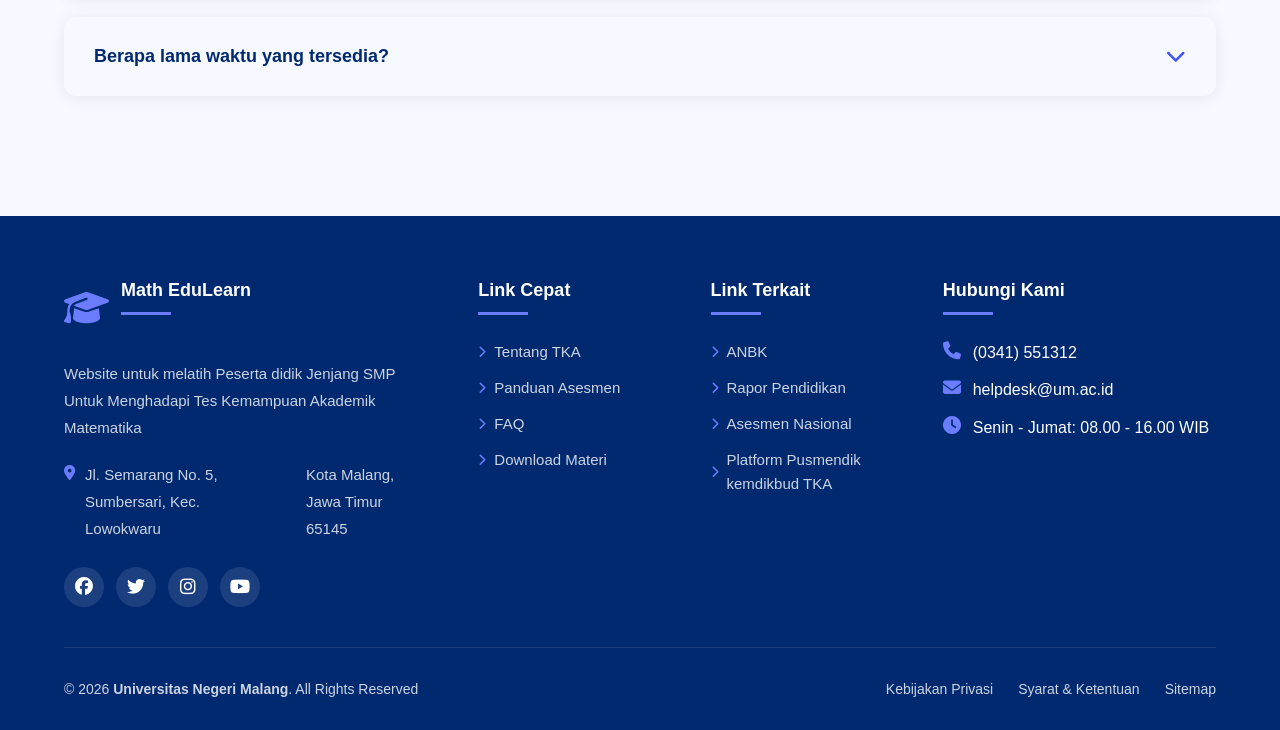
==== commit ab4b4a04: "Add files via upload" ====
--- a/kerangkaasesmen.html
+++ b/kerangkaasesmen.html
@@ -17,7 +17,7 @@
                 <a href="index.html" class="nav-link">Beranda</a>
                 <a href="#" class="nav-link active">Kerangka Asesmen</a>
                 <a href="https://tkasmp.vercel.app/" class="btn-cta">
-                    <i class="fas fa-rocket"></i> Ayo Coba TKA
+                    <i class="fas fa-rocket"></i> Login
                 </a>
             </div>
             <div class="mobile-menu-icon">
